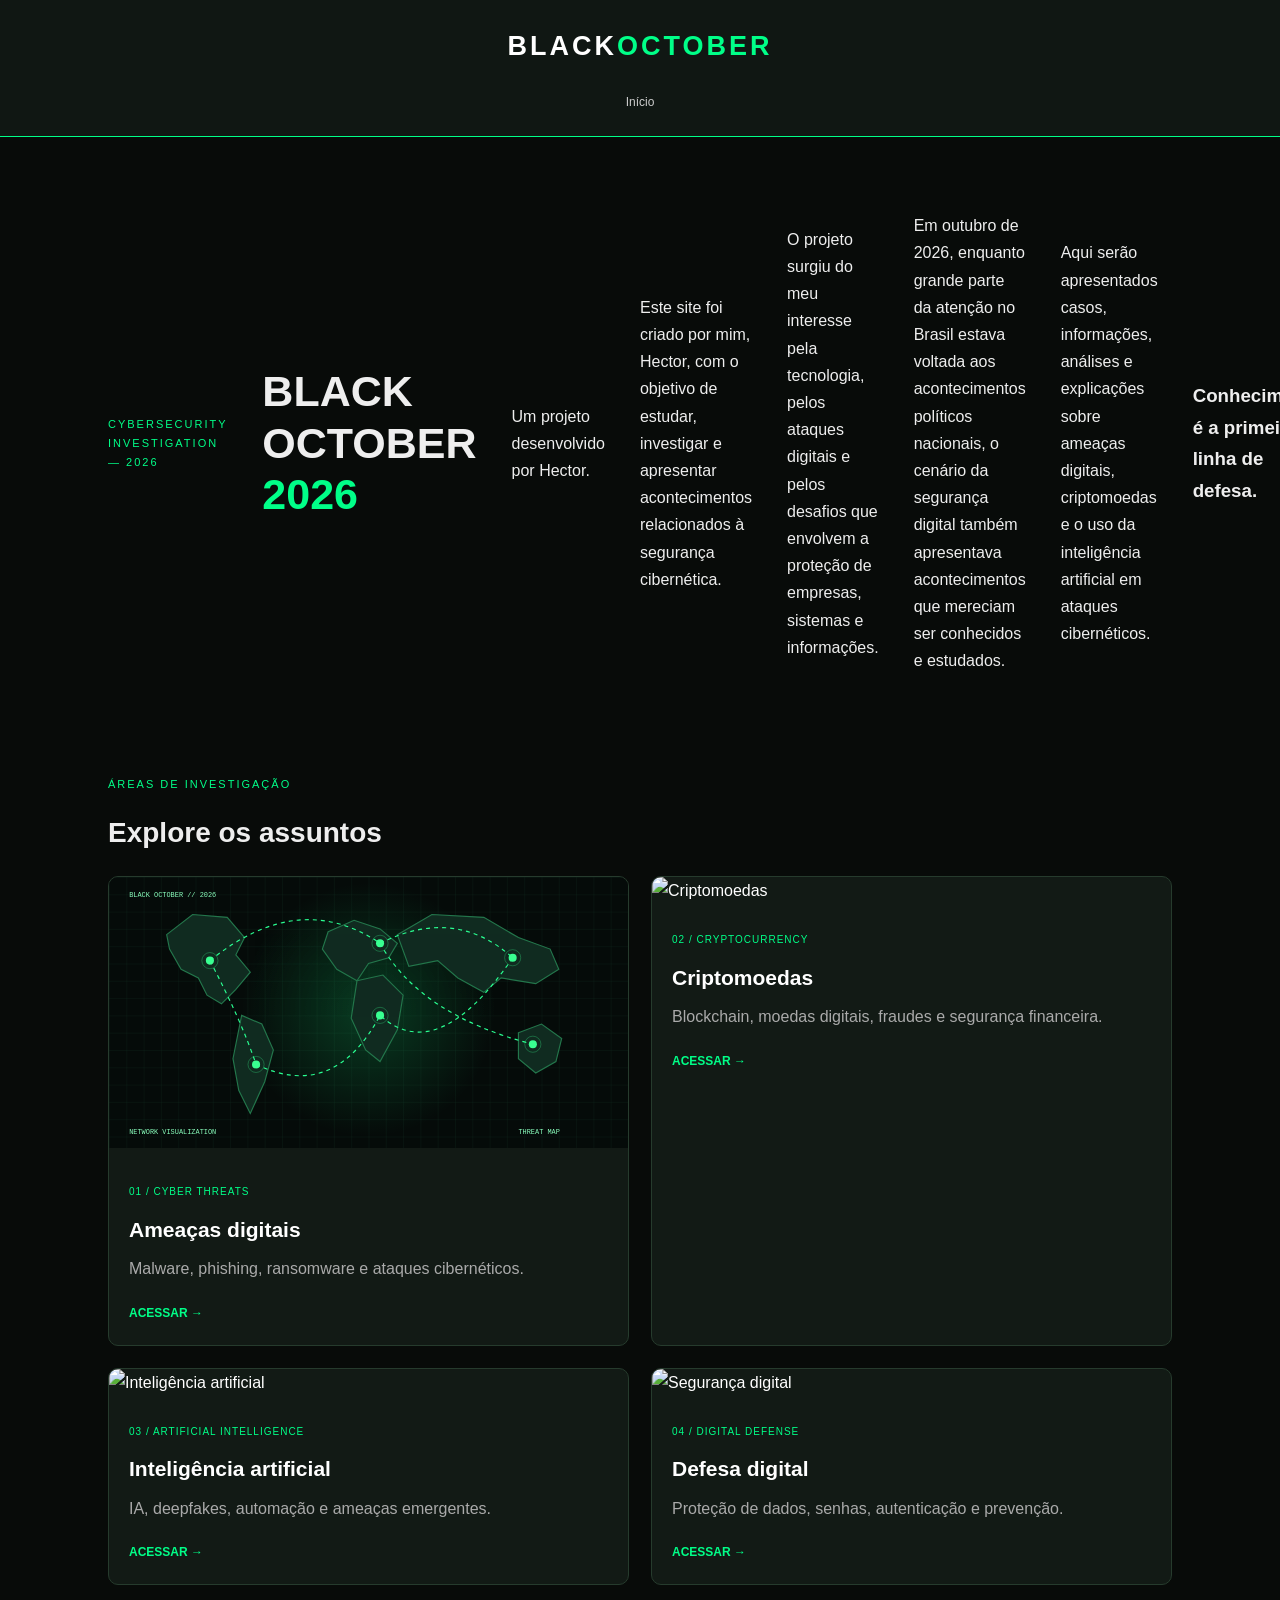
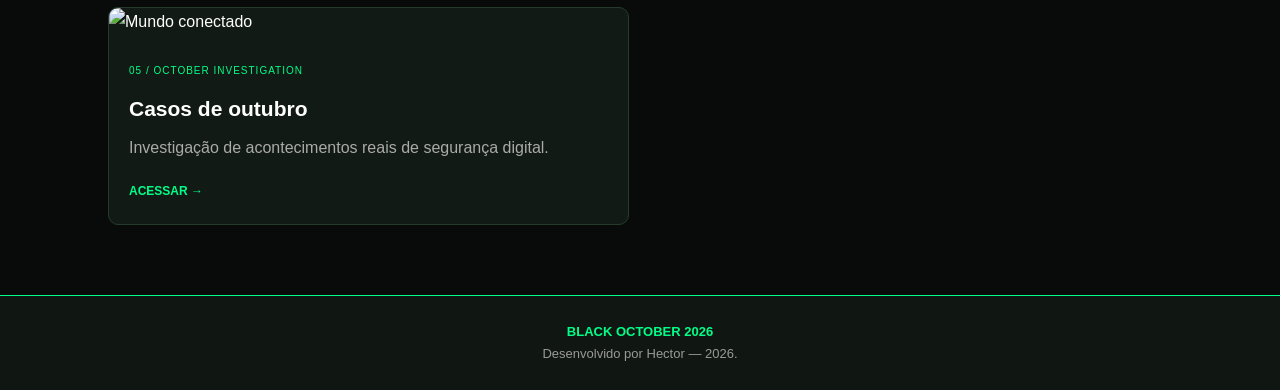
==== index.html @ 0f5b6702 "Add files via upload" ====
<!DOCTYPE html>
<html lang="pt-BR">
<head>
<meta charset="UTF-8">
<meta name="viewport" content="width=device-width, initial-scale=1.0">
<title>BLACK OCTOBER 2026 | Hector</title>
<link rel="stylesheet" href="style.css">
</head>

<body>

<header>
<a class="logo" href="index.html">BLACK<span>OCTOBER</span></a>
<nav>
<a href="index.html">Início</a>
</nav>
</header>

<main>

<section class="hero">
<span class="tag">CYBERSECURITY INVESTIGATION — 2026</span>

<h1>BLACK OCTOBER <span>2026</span></h1>

<p>Um projeto desenvolvido por Hector.</p>

<p>
Este site foi criado por mim, Hector, com o objetivo de estudar,
investigar e apresentar acontecimentos relacionados à segurança cibernética.
</p>

<p>
O projeto surgiu do meu interesse pela tecnologia, pelos ataques digitais
e pelos desafios que envolvem a proteção de empresas, sistemas e informações.
</p>

<p>
Em outubro de 2026, enquanto grande parte da atenção no Brasil estava
voltada aos acontecimentos políticos nacionais, o cenário da segurança
digital também apresentava acontecimentos que mereciam ser conhecidos e estudados.
</p>

<p>
Aqui serão apresentados casos, informações, análises e explicações
sobre ameaças digitais, criptomoedas e o uso da inteligência artificial
em ataques cibernéticos.
</p>

<h3>Conhecimento é a primeira linha de defesa.</h3>
</section>

<section class="investigation">

<span class="tag">ÁREAS DE INVESTIGAÇÃO</span>
<h2>Explore os assuntos</h2>

<div class="grid">

<!-- 01 AMEAÇAS DIGITAIS -->
<a class="card" href="paginas/ameacas.html">

<svg viewBox="0 0 900 470" xmlns="http://www.w3.org/2000/svg">
<defs>
<pattern id="grid" width="30" height="30" patternUnits="userSpaceOnUse">
<path d="M30 0H0V30" fill="none" stroke="#123325" stroke-width="0.7"/>
</pattern>
<radialGradient id="glow">
<stop offset="0%" stop-color="#16ff85" stop-opacity=".2"/>
<stop offset="100%" stop-color="#16ff85" stop-opacity="0"/>
</radialGradient>
</defs>

<rect width="900" height="470" fill="#050b09"/>
<rect width="900" height="470" fill="url(#grid)"/>
<circle cx="450" cy="230" r="220" fill="url(#glow)"/>

<g fill="#102b20" stroke="#23764b" stroke-width="2">
<path d="M100 100 L145 65 L205 70 L235 105 L220 135 L245 165 L220 195 L195 220 L170 205 L155 175 L125 160 L105 125 Z"/>
<path d="M230 240 L265 255 L285 300 L270 355 L245 410 L225 370 L215 315 Z"/>
<path d="M380 95 L425 75 L470 90 L500 115 L485 140 L450 150 L430 180 L395 160 L370 125 Z"/>
<path d="M430 180 L475 170 L510 205 L500 265 L470 320 L445 300 L420 245 Z"/>
<path d="M500 100 L560 65 L650 70 L710 105 L765 125 L780 160 L740 185 L680 175 L650 200 L605 175 L570 145 L520 155 Z"/>
<path d="M710 270 L750 255 L785 280 L775 320 L740 340 L710 315 Z"/>
</g>

<g fill="none" stroke="#29ff91" stroke-width="2" stroke-dasharray="7 7">
<path d="M175 145 Q330 20 470 115"/>
<path d="M470 115 Q600 50 700 140"/>
<path d="M470 115 Q540 240 735 290"/>
<path d="M175 145 Q230 250 255 325"/>
<path d="M255 325 Q390 390 470 240"/>
<path d="M700 140 Q570 330 470 240"/>
</g>

<g fill="#39ff91">
<circle cx="175" cy="145" r="7"/>
<circle cx="470" cy="115" r="7"/>
<circle cx="700" cy="140" r="7"/>
<circle cx="255" cy="325" r="7"/>
<circle cx="470" cy="240" r="7"/>
<circle cx="735" cy="290" r="7"/>
</g>

<g fill="none" stroke="#39ff91" opacity=".5">
<circle cx="175" cy="145" r="14"/>
<circle cx="470" cy="115" r="14"/>
<circle cx="700" cy="140" r="14"/>
<circle cx="255" cy="325" r="14"/>
<circle cx="470" cy="240" r="14"/>
<circle cx="735" cy="290" r="14"/>
</g>

<g fill="#8affbd" font-family="monospace" font-size="12">
<text x="35" y="35">BLACK OCTOBER // 2026</text>
<text x="35" y="445">NETWORK VISUALIZATION</text>
<text x="710" y="445">THREAT MAP</text>
</g>
</svg>

<div class="card-content">
<span>01 / CYBER THREATS</span>
<h3>Ameaças digitais</h3>
<p>Malware, phishing, ransomware e ataques cibernéticos.</p>
<b>ACESSAR →</b>
</div>
</a>

<!-- 02 CRIPTOMOEDAS -->
<a class="card" href="paginas/criptomoedas.html">
<img src="https://images.unsplash.com/photo-1639762681485-074b7f938ba0?w=800" alt="Criptomoedas">
<div class="card-content">
<span>02 / CRYPTOCURRENCY</span>
<h3>Criptomoedas</h3>
<p>Blockchain, moedas digitais, fraudes e segurança financeira.</p>
<b>ACESSAR →</b>
</div>
</a>

<!-- 03 INTELIGÊNCIA ARTIFICIAL -->
<a class="card" href="paginas/inteligencia-artificial.html">
<img src="https://images.unsplash.com/photo-1677442136019-21780ecad995?w=800" alt="Inteligência artificial">
<div class="card-content">
<span>03 / ARTIFICIAL INTELLIGENCE</span>
<h3>Inteligência artificial</h3>
<p>IA, deepfakes, automação e ameaças emergentes.</p>
<b>ACESSAR →</b>
</div>
</a>

<!-- 04 DEFESA DIGITAL -->
<a class="card" href="paginas/defesa-digital.html">
<img src="https://images.unsplash.com/photo-1563013544-824ae1b704d3?w=800" alt="Segurança digital">
<div class="card-content">
<span>04 / DIGITAL DEFENSE</span>
<h3>Defesa digital</h3>
<p>Proteção de dados, senhas, autenticação e prevenção.</p>
<b>ACESSAR →</b>
</div>
</a>

<!-- 05 CASOS DE OUTUBRO -->
<a class="card" href="paginas/casos-outubro.html">
<img src="https://images.unsplash.com/photo-1451187580459-43490279c0fa?w=800" alt="Mundo conectado">
<div class="card-content">
<span>05 / OCTOBER INVESTIGATION</span>
<h3>Casos de outubro</h3>
<p>Investigação de acontecimentos reais de segurança digital.</p>
<b>ACESSAR →</b>
</div>
</a>

</div>
</section>

</main>

<footer>
<strong>BLACK OCTOBER 2026</strong>
<p>Desenvolvido por Hector — 2026.</p>
</footer>

<script src="script.js" defer></script>

</body>
</html>
---- style.css ----
* {
    margin: 0;
    padding: 0;
    box-sizing: border-box;
    scroll-behavior: smooth;
}

body {
    background: #080b09;
    color: #eeeeee;
    font-family: Arial, sans-serif;
    line-height: 1.7;
}

header {
    background: #101713;
    text-align: center;
    padding: 24px 15px;
    border-bottom: 1px solid #00ff88;
}

.logo {
    display: inline-block;
    color: white;
    font-size: 27px;
    font-weight: bold;
    letter-spacing: 3px;
    text-decoration: none;
}

.logo span, h1 span {
    color: #00ff88;
}

.subtitle, .tag {
    color: #00ff88;
    font-size: 11px;
    letter-spacing: 2px;
}

nav {
    display: flex;
    justify-content: center;
    flex-wrap: wrap;
    gap: 18px;
    margin-top: 22px;
}

nav a {
    color: #cccccc;
    font-size: 12px;
    text-decoration: none;
}

nav a:hover {
    color: #00ff88;
}

main {
    max-width: 1100px;
    margin: auto;
    padding: 25px 18px;
}

.hero {
    display: flex;
    align-items: center;
    gap: 35px;
    padding: 50px 0;
}

.hero-text {
    flex: 1;
}

.hero h1 {
    font-size: 43px;
    line-height: 1.2;
    margin: 18px 0;
}

.hero-text p {
    color: #bbbbbb;
    margin-bottom: 25px;
}

.hero-image {
    width: 48%;
    border-radius: 12px;
    border: 1px solid #00ff88;
}

.button {
    display: inline-block;
    background: #00ff88;
    color: #080b09;
    text-decoration: none;
    font-weight: bold;
    padding: 12px 20px;
    border-radius: 5px;
    transition: 0.3s;
}

.button:hover {
    background: white;
    transform: translateY(-3px);
}

.introduction, section {
    margin-bottom: 45px;
}

h2 {
    font-size: 28px;
    margin: 12px 0 20px;
}

.introduction p {
    color: #bbbbbb;
    margin-bottom: 12px;
}

.grid {
    display: grid;
    grid-template-columns: repeat(2, 1fr);
    gap: 22px;
}

.card {
    background: #121a15;
    border: 1px solid #263b2d;
    border-radius: 10px;
    overflow: hidden;
    text-decoration: none;
    color: white;
    transition: 0.3s;
}

.card:hover {
    border-color: #00ff88;
    transform: translateY(-5px);
}

.card img {
    width: 100%;
    height: 190px;
    object-fit: cover;
}

.card-content {
    padding: 20px;
}

.card-content span {
    color: #00ff88;
    font-size: 10px;
    letter-spacing: 1px;
}

.card-content h3 {
    font-size: 21px;
    margin: 8px 0;
}

.card-content p {
    color: #aaaaaa;
    margin-bottom: 15px;
}

.card-content b {
    color: #00ff88;
    font-size: 12px;
}

.quote {
    text-align: center;
    padding: 35px 15px;
    border-top: 1px solid #263b2d;
}

.quote h2 {
    color: #00ff88;
}

.quote p {
    color: #999999;
}

footer {
    background: #101713;
    border-top: 1px solid #00ff88;
    text-align: center;
    padding: 25px;
    color: #999999;
    font-size: 13px;
}

footer strong {
    color: #00ff88;
}

.article {
    max-width: 850px;
    margin: 35px auto;
}

.article h1 {
    font-size: 38px;
    margin: 15px 0;
}

.article h2 {
    color: #00ff88;
    font-size: 23px;
    margin-top: 35px;
}

.article p {
    color: #cccccc;
    margin: 15px 0;
}

.article-image {
    width: 100%;
    max-height: 420px;
    object-fit: cover;
    border-radius: 10px;
    margin: 20px 0;
}

.article li {
    color: #cccccc;
    margin: 10px 0 10px 25px;
}

.back {
    display: inline-block;
    color: #00ff88;
    text-decoration: none;
    margin-top: 20px;
}

@media (max-width: 700px) {
    .hero {
        flex-direction: column;
        align-items: flex-start;
    }

    .hero-image {
        width: 100%;
    }

    .hero h1 {
        font-size: 34px;
    }

    .grid {
        grid-template-columns: 1fr;
    }

    nav {
        gap: 12px;
    }

    h2 {
        font-size: 24px;
    }
}
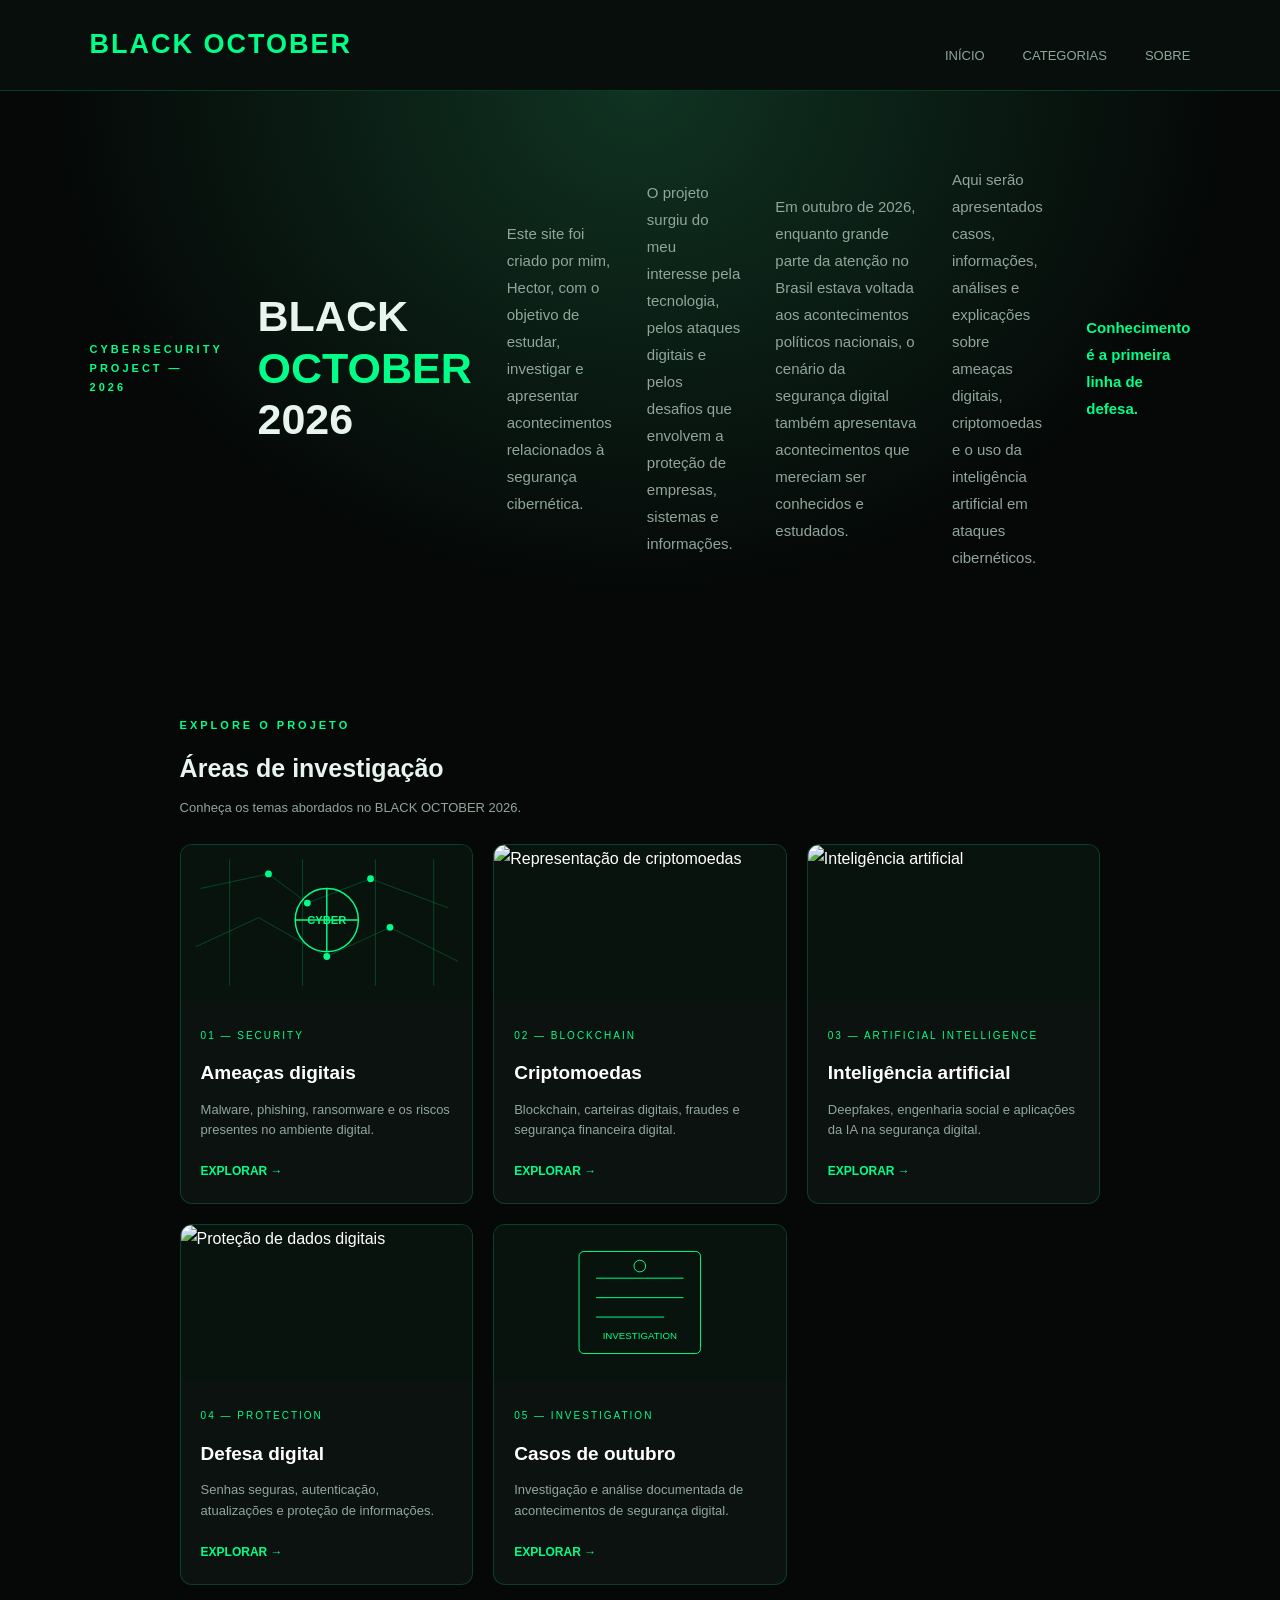
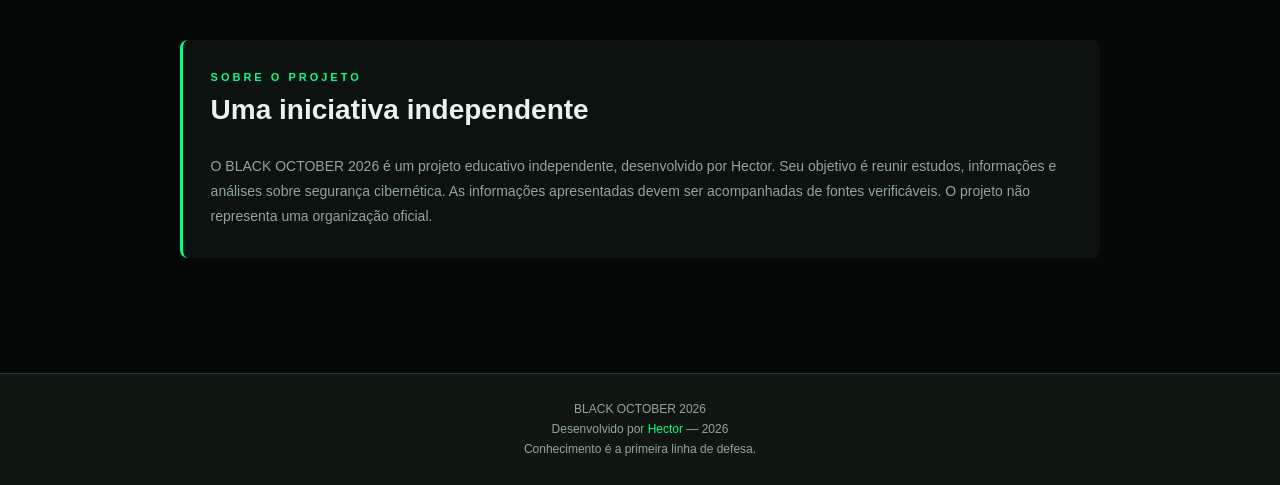
==== commit 6157d37c: "Update index.html with meta tags and styles" ====
--- a/index.html
+++ b/index.html
@@ -2,186 +2,401 @@
 <!DOCTYPE html>
 <html lang="pt-BR">
 <head>
-<meta charset="UTF-8">
-<meta name="viewport" content="width=device-width, initial-scale=1.0">
-<title>BLACK OCTOBER 2026 | Hector</title>
-<link rel="stylesheet" href="style.css">
+    <meta charset="UTF-8">
+    <meta name="viewport" content="width=device-width, initial-scale=1.0">
+    <meta name="description" content="BLACK OCTOBER 2026 — Projeto independente de estudos sobre segurança cibernética, ameaças digitais, criptomoedas e inteligência artificial.">
+    <meta name="theme-color" content="#050807">
+    <title>BLACK OCTOBER 2026 | Hector</title>
+    <link rel="stylesheet" href="style.css">
+    <style>
+        :root {
+            --bg: #050807;
+            --panel: #0b1210;
+            --green: #00ff88;
+            --text: #e8f5ee;
+            --muted: #91a69b;
+            --border: rgba(0,255,136,.2);
+        }
+
+        * {
+            box-sizing: border-box;
+        }
+
+        body {
+            margin: 0;
+            background: var(--bg);
+            color: var(--text);
+            font-family: Arial, sans-serif;
+        }
+
+        a {
+            color: inherit;
+            text-decoration: none;
+        }
+
+        header {
+            padding: 22px 7%;
+            display: flex;
+            justify-content: space-between;
+            align-items: center;
+            border-bottom: 1px solid var(--border);
+            background: #080e0b;
+        }
+
+        .logo {
+            color: var(--green);
+            font-weight: 900;
+            letter-spacing: 2px;
+        }
+
+        nav a {
+            color: var(--muted);
+            margin-left: 20px;
+            font-size: 13px;
+        }
+
+        nav a:hover {
+            color: var(--green);
+        }
+
+        .hero {
+            padding: 75px 7% 65px;
+            background: radial-gradient(ellipse at top, #103322 0%, #050807 65%);
+        }
+
+        .tag {
+            color: var(--green);
+            letter-spacing: 3px;
+            font-size: 11px;
+            font-weight: bold;
+        }
+
+        h1 {
+            font-size: clamp(38px, 8vw, 76px);
+            margin: 20px 0 12px;
+            line-height: 1.05;
+        }
+
+        h1 span {
+            color: var(--green);
+        }
+
+        .hero p {
+            max-width: 750px;
+            line-height: 1.8;
+            color: var(--muted);
+            font-size: 15px;
+        }
+
+        .signature {
+            color: var(--green) !important;
+            font-weight: bold;
+        }
+
+        main {
+            padding: 35px 7% 70px;
+        }
+
+        .section-title {
+            margin-bottom: 25px;
+        }
+
+        .section-title h2 {
+            font-size: 25px;
+            margin-bottom: 8px;
+        }
+
+        .section-title p {
+            color: var(--muted);
+            font-size: 13px;
+        }
+
+        .cards {
+            display: grid;
+            grid-template-columns: repeat(auto-fit, minmax(230px, 1fr));
+            gap: 20px;
+        }
+
+        .card {
+            display: block;
+            background: var(--panel);
+            border: 1px solid var(--border);
+            border-radius: 12px;
+            overflow: hidden;
+            transition: .25s;
+        }
+
+        .card:hover {
+            transform: translateY(-5px);
+            border-color: var(--green);
+            box-shadow: 0 0 22px rgba(0,255,136,.1);
+        }
+
+        .card-visual {
+            height: 155px;
+            background: #08130e;
+            display: flex;
+            align-items: center;
+            justify-content: center;
+            overflow: hidden;
+        }
+
+        .card-visual svg {
+            width: 100%;
+            height: 100%;
+        }
+
+        .card-visual img {
+            width: 100%;
+            height: 100%;
+            object-fit: cover;
+        }
+
+        .card-content {
+            padding: 20px;
+        }
+
+        .card-content small {
+            color: var(--green);
+            letter-spacing: 2px;
+            font-size: 10px;
+        }
+
+        .card-content h3 {
+            margin: 10px 0;
+            font-size: 19px;
+        }
+
+        .card-content p {
+            color: var(--muted);
+            font-size: 13px;
+            line-height: 1.6;
+        }
+
+        .card-content strong {
+            color: var(--green);
+            font-size: 12px;
+        }
+
+        .about {
+            margin-top: 55px;
+            padding: 28px;
+            background: var(--panel);
+            border-left: 3px solid var(--green);
+            border-radius: 8px;
+        }
+
+        .about h2 {
+            margin-top: 0;
+        }
+
+        .about p {
+            color: var(--muted);
+            line-height: 1.8;
+            font-size: 14px;
+        }
+
+        footer {
+            border-top: 1px solid var(--border);
+            padding: 25px 7%;
+            text-align: center;
+            color: var(--muted);
+            font-size: 12px;
+        }
+
+        footer span {
+            color: var(--green);
+        }
+
+        @media (max-width: 600px) {
+            header {
+                flex-direction: column;
+                gap: 15px;
+            }
+
+            nav a {
+                margin: 0 7px;
+                font-size: 12px;
+            }
+
+            .hero {
+                padding-top: 55px;
+            }
+
+            main {
+                padding-left: 5%;
+                padding-right: 5%;
+            }
+        }
+    </style>
 </head>
 
 <body>
 
 <header>
-<a class="logo" href="index.html">BLACK<span>OCTOBER</span></a>
-<nav>
-<a href="index.html">Início</a>
-</nav>
+    <a href="index.html" class="logo">BLACK OCTOBER</a>
+
+    <nav>
+        <a href="index.html">INÍCIO</a>
+        <a href="#categorias">CATEGORIAS</a>
+        <a href="#sobre">SOBRE</a>
+    </nav>
 </header>
 
+<section class="hero">
+    <div class="tag">CYBERSECURITY PROJECT — 2026</div>
+
+    <h1>BLACK <span>OCTOBER</span> 2026</h1>
+
+    <p>
+        Este site foi criado por mim, Hector, com o objetivo de estudar,
+        investigar e apresentar acontecimentos relacionados à segurança
+        cibernética.
+    </p>
+
+    <p>
+        O projeto surgiu do meu interesse pela tecnologia, pelos ataques
+        digitais e pelos desafios que envolvem a proteção de empresas,
+        sistemas e informações.
+    </p>
+
+    <p>
+        Em outubro de 2026, enquanto grande parte da atenção no Brasil
+        estava voltada aos acontecimentos políticos nacionais, o cenário
+        da segurança digital também apresentava acontecimentos que
+        mereciam ser conhecidos e estudados.
+    </p>
+
+    <p>
+        Aqui serão apresentados casos, informações, análises e explicações
+        sobre ameaças digitais, criptomoedas e o uso da inteligência
+        artificial em ataques cibernéticos.
+    </p>
+
+    <p class="signature">
+        Conhecimento é a primeira linha de defesa.
+    </p>
+</section>
+
 <main>
-
-<section class="hero">
-<span class="tag">CYBERSECURITY INVESTIGATION — 2026</span>
-
-<h1>BLACK OCTOBER <span>2026</span></h1>
-
-<p>Um projeto desenvolvido por Hector.</p>
-
-<p>
-Este site foi criado por mim, Hector, com o objetivo de estudar,
-investigar e apresentar acontecimentos relacionados à segurança cibernética.
-</p>
-
-<p>
-O projeto surgiu do meu interesse pela tecnologia, pelos ataques digitais
-e pelos desafios que envolvem a proteção de empresas, sistemas e informações.
-</p>
-
-<p>
-Em outubro de 2026, enquanto grande parte da atenção no Brasil estava
-voltada aos acontecimentos políticos nacionais, o cenário da segurança
-digital também apresentava acontecimentos que mereciam ser conhecidos e estudados.
-</p>
-
-<p>
-Aqui serão apresentados casos, informações, análises e explicações
-sobre ameaças digitais, criptomoedas e o uso da inteligência artificial
-em ataques cibernéticos.
-</p>
-
-<h3>Conhecimento é a primeira linha de defesa.</h3>
-</section>
-
-<section class="investigation">
-
-<span class="tag">ÁREAS DE INVESTIGAÇÃO</span>
-<h2>Explore os assuntos</h2>
-
-<div class="grid">
-
-<!-- 01 AMEAÇAS DIGITAIS -->
-<a class="card" href="paginas/ameacas.html">
-
-<svg viewBox="0 0 900 470" xmlns="http://www.w3.org/2000/svg">
-<defs>
-<pattern id="grid" width="30" height="30" patternUnits="userSpaceOnUse">
-<path d="M30 0H0V30" fill="none" stroke="#123325" stroke-width="0.7"/>
-</pattern>
-<radialGradient id="glow">
-<stop offset="0%" stop-color="#16ff85" stop-opacity=".2"/>
-<stop offset="100%" stop-color="#16ff85" stop-opacity="0"/>
-</radialGradient>
-</defs>
-
-<rect width="900" height="470" fill="#050b09"/>
-<rect width="900" height="470" fill="url(#grid)"/>
-<circle cx="450" cy="230" r="220" fill="url(#glow)"/>
-
-<g fill="#102b20" stroke="#23764b" stroke-width="2">
-<path d="M100 100 L145 65 L205 70 L235 105 L220 135 L245 165 L220 195 L195 220 L170 205 L155 175 L125 160 L105 125 Z"/>
-<path d="M230 240 L265 255 L285 300 L270 355 L245 410 L225 370 L215 315 Z"/>
-<path d="M380 95 L425 75 L470 90 L500 115 L485 140 L450 150 L430 180 L395 160 L370 125 Z"/>
-<path d="M430 180 L475 170 L510 205 L500 265 L470 320 L445 300 L420 245 Z"/>
-<path d="M500 100 L560 65 L650 70 L710 105 L765 125 L780 160 L740 185 L680 175 L650 200 L605 175 L570 145 L520 155 Z"/>
-<path d="M710 270 L750 255 L785 280 L775 320 L740 340 L710 315 Z"/>
-</g>
-
-<g fill="none" stroke="#29ff91" stroke-width="2" stroke-dasharray="7 7">
-<path d="M175 145 Q330 20 470 115"/>
-<path d="M470 115 Q600 50 700 140"/>
-<path d="M470 115 Q540 240 735 290"/>
-<path d="M175 145 Q230 250 255 325"/>
-<path d="M255 325 Q390 390 470 240"/>
-<path d="M700 140 Q570 330 470 240"/>
-</g>
-
-<g fill="#39ff91">
-<circle cx="175" cy="145" r="7"/>
-<circle cx="470" cy="115" r="7"/>
-<circle cx="700" cy="140" r="7"/>
-<circle cx="255" cy="325" r="7"/>
-<circle cx="470" cy="240" r="7"/>
-<circle cx="735" cy="290" r="7"/>
-</g>
-
-<g fill="none" stroke="#39ff91" opacity=".5">
-<circle cx="175" cy="145" r="14"/>
-<circle cx="470" cy="115" r="14"/>
-<circle cx="700" cy="140" r="14"/>
-<circle cx="255" cy="325" r="14"/>
-<circle cx="470" cy="240" r="14"/>
-<circle cx="735" cy="290" r="14"/>
-</g>
-
-<g fill="#8affbd" font-family="monospace" font-size="12">
-<text x="35" y="35">BLACK OCTOBER // 2026</text>
-<text x="35" y="445">NETWORK VISUALIZATION</text>
-<text x="710" y="445">THREAT MAP</text>
-</g>
-</svg>
-
-<div class="card-content">
-<span>01 / CYBER THREATS</span>
-<h3>Ameaças digitais</h3>
-<p>Malware, phishing, ransomware e ataques cibernéticos.</p>
-<b>ACESSAR →</b>
-</div>
-</a>
-
-<!-- 02 CRIPTOMOEDAS -->
-<a class="card" href="paginas/criptomoedas.html">
-<img src="https://images.unsplash.com/photo-1639762681485-074b7f938ba0?w=800" alt="Criptomoedas">
-<div class="card-content">
-<span>02 / CRYPTOCURRENCY</span>
-<h3>Criptomoedas</h3>
-<p>Blockchain, moedas digitais, fraudes e segurança financeira.</p>
-<b>ACESSAR →</b>
-</div>
-</a>
-
-<!-- 03 INTELIGÊNCIA ARTIFICIAL -->
-<a class="card" href="paginas/inteligencia-artificial.html">
-<img src="https://images.unsplash.com/photo-1677442136019-21780ecad995?w=800" alt="Inteligência artificial">
-<div class="card-content">
-<span>03 / ARTIFICIAL INTELLIGENCE</span>
-<h3>Inteligência artificial</h3>
-<p>IA, deepfakes, automação e ameaças emergentes.</p>
-<b>ACESSAR →</b>
-</div>
-</a>
-
-<!-- 04 DEFESA DIGITAL -->
-<a class="card" href="paginas/defesa-digital.html">
-<img src="https://images.unsplash.com/photo-1563013544-824ae1b704d3?w=800" alt="Segurança digital">
-<div class="card-content">
-<span>04 / DIGITAL DEFENSE</span>
-<h3>Defesa digital</h3>
-<p>Proteção de dados, senhas, autenticação e prevenção.</p>
-<b>ACESSAR →</b>
-</div>
-</a>
-
-<!-- 05 CASOS DE OUTUBRO -->
-<a class="card" href="paginas/casos-outubro.html">
-<img src="https://images.unsplash.com/photo-1451187580459-43490279c0fa?w=800" alt="Mundo conectado">
-<div class="card-content">
-<span>05 / OCTOBER INVESTIGATION</span>
-<h3>Casos de outubro</h3>
-<p>Investigação de acontecimentos reais de segurança digital.</p>
-<b>ACESSAR →</b>
-</div>
-</a>
-
-</div>
-</section>
-
+    <section id="categorias">
+        <div class="section-title">
+            <div class="tag">EXPLORE O PROJETO</div>
+            <h2>Áreas de investigação</h2>
+            <p>Conheça os temas abordados no BLACK OCTOBER 2026.</p>
+        </div>
+
+        <div class="cards">
+
+            <a class="card" href="paginas/ameacas.html">
+                <div class="card-visual">
+                    <svg viewBox="0 0 600 300" xmlns="http://www.w3.org/2000/svg">
+                        <rect width="600" height="300" fill="#08130e"/>
+                        <g fill="none" stroke="#00ff88" opacity=".45">
+                            <path d="M40 80 L180 50 L260 110 L390 60 L550 120"/>
+                            <path d="M30 200 L160 140 L300 220 L430 160 L570 230"/>
+                            <path d="M100 20 L100 280 M250 20 L250 280 M400 20 L400 280 M520 20 L520 280"/>
+                        </g>
+                        <g fill="#00ff88">
+                            <circle cx="180" cy="50" r="7"/>
+                            <circle cx="260" cy="110" r="7"/>
+                            <circle cx="390" cy="60" r="7"/>
+                            <circle cx="300" cy="220" r="7"/>
+                            <circle cx="430" cy="160" r="7"/>
+                        </g>
+                        <g fill="none" stroke="#00ff88" stroke-width="3">
+                            <circle cx="300" cy="145" r="65"/>
+                            <path d="M300 80 L300 210 M235 145 L365 145"/>
+                        </g>
+                        <text x="300" y="153" fill="#00ff88" font-size="23" text-anchor="middle" font-weight="bold">CYBER</text>
+                    </svg>
+                </div>
+                <div class="card-content">
+                    <small>01 — SECURITY</small>
+                    <h3>Ameaças digitais</h3>
+                    <p>Malware, phishing, ransomware e os riscos presentes no ambiente digital.</p>
+                    <strong>EXPLORAR →</strong>
+                </div>
+            </a>
+
+            <a class="card" href="paginas/criptomoedas.html">
+                <div class="card-visual">
+                    <img src="https://images.unsplash.com/photo-1621761191319-c6fb62004040?w=900" alt="Representação de criptomoedas" loading="lazy">
+                </div>
+                <div class="card-content">
+                    <small>02 — BLOCKCHAIN</small>
+                    <h3>Criptomoedas</h3>
+                    <p>Blockchain, carteiras digitais, fraudes e segurança financeira digital.</p>
+                    <strong>EXPLORAR →</strong>
+                </div>
+            </a>
+
+            <a class="card" href="paginas/inteligencia-artificial.html">
+                <div class="card-visual">
+                    <img src="https://images.unsplash.com/photo-1677442136019-21780ecad995?w=900" alt="Inteligência artificial" loading="lazy">
+                </div>
+                <div class="card-content">
+                    <small>03 — ARTIFICIAL INTELLIGENCE</small>
+                    <h3>Inteligência artificial</h3>
+                    <p>Deepfakes, engenharia social e aplicações da IA na segurança digital.</p>
+                    <strong>EXPLORAR →</strong>
+                </div>
+            </a>
+
+            <a class="card" href="paginas/defesa-digital.html">
+                <div class="card-visual">
+                    <img src="https://images.unsplash.com/photo-1563013544-824ae1b704d3?w=900" alt="Proteção de dados digitais" loading="lazy">
+                </div>
+                <div class="card-content">
+                    <small>04 — PROTECTION</small>
+                    <h3>Defesa digital</h3>
+                    <p>Senhas seguras, autenticação, atualizações e proteção de informações.</p>
+                    <strong>EXPLORAR →</strong>
+                </div>
+            </a>
+
+            <a class="card" href="paginas/casos-outubro.html">
+                <div class="card-visual">
+                    <svg viewBox="0 0 600 300" xmlns="http://www.w3.org/2000/svg">
+                        <rect width="600" height="300" fill="#08130e"/>
+                        <g fill="none" stroke="#00ff88" stroke-width="2">
+                            <rect x="175" y="45" width="250" height="210" rx="10"/>
+                            <path d="M210 100 H390 M210 140 H390 M210 180 H350"/>
+                            <circle cx="300" cy="75" r="12"/>
+                        </g>
+                        <text x="300" y="225" fill="#00ff88" font-size="20" text-anchor="middle">INVESTIGATION</text>
+                    </svg>
+                </div>
+                <div class="card-content">
+                    <small>05 — INVESTIGATION</small>
+                    <h3>Casos de outubro</h3>
+                    <p>Investigação e análise documentada de acontecimentos de segurança digital.</p>
+                    <strong>EXPLORAR →</strong>
+                </div>
+            </a>
+
+        </div>
+    </section>
+
+    <section class="about" id="sobre">
+        <div class="tag">SOBRE O PROJETO</div>
+        <h2>Uma iniciativa independente</h2>
+        <p>
+            O BLACK OCTOBER 2026 é um projeto educativo independente,
+            desenvolvido por Hector. Seu objetivo é reunir estudos,
+            informações e análises sobre segurança cibernética.
+            As informações apresentadas devem ser acompanhadas de fontes
+            verificáveis. O projeto não representa uma organização oficial.
+        </p>
+    </section>
 </main>
 
 <footer>
-<strong>BLACK OCTOBER 2026</strong>
-<p>Desenvolvido por Hector — 2026.</p>
+    <p>BLACK OCTOBER 2026</p>
+    <p>Desenvolvido por <span>Hector</span> — 2026</p>
+    <p>Conhecimento é a primeira linha de defesa.</p>
 </footer>
 
-<script src="script.js" defer></script>
-
+<script src="script.js"></script>
 </body>
 </html>
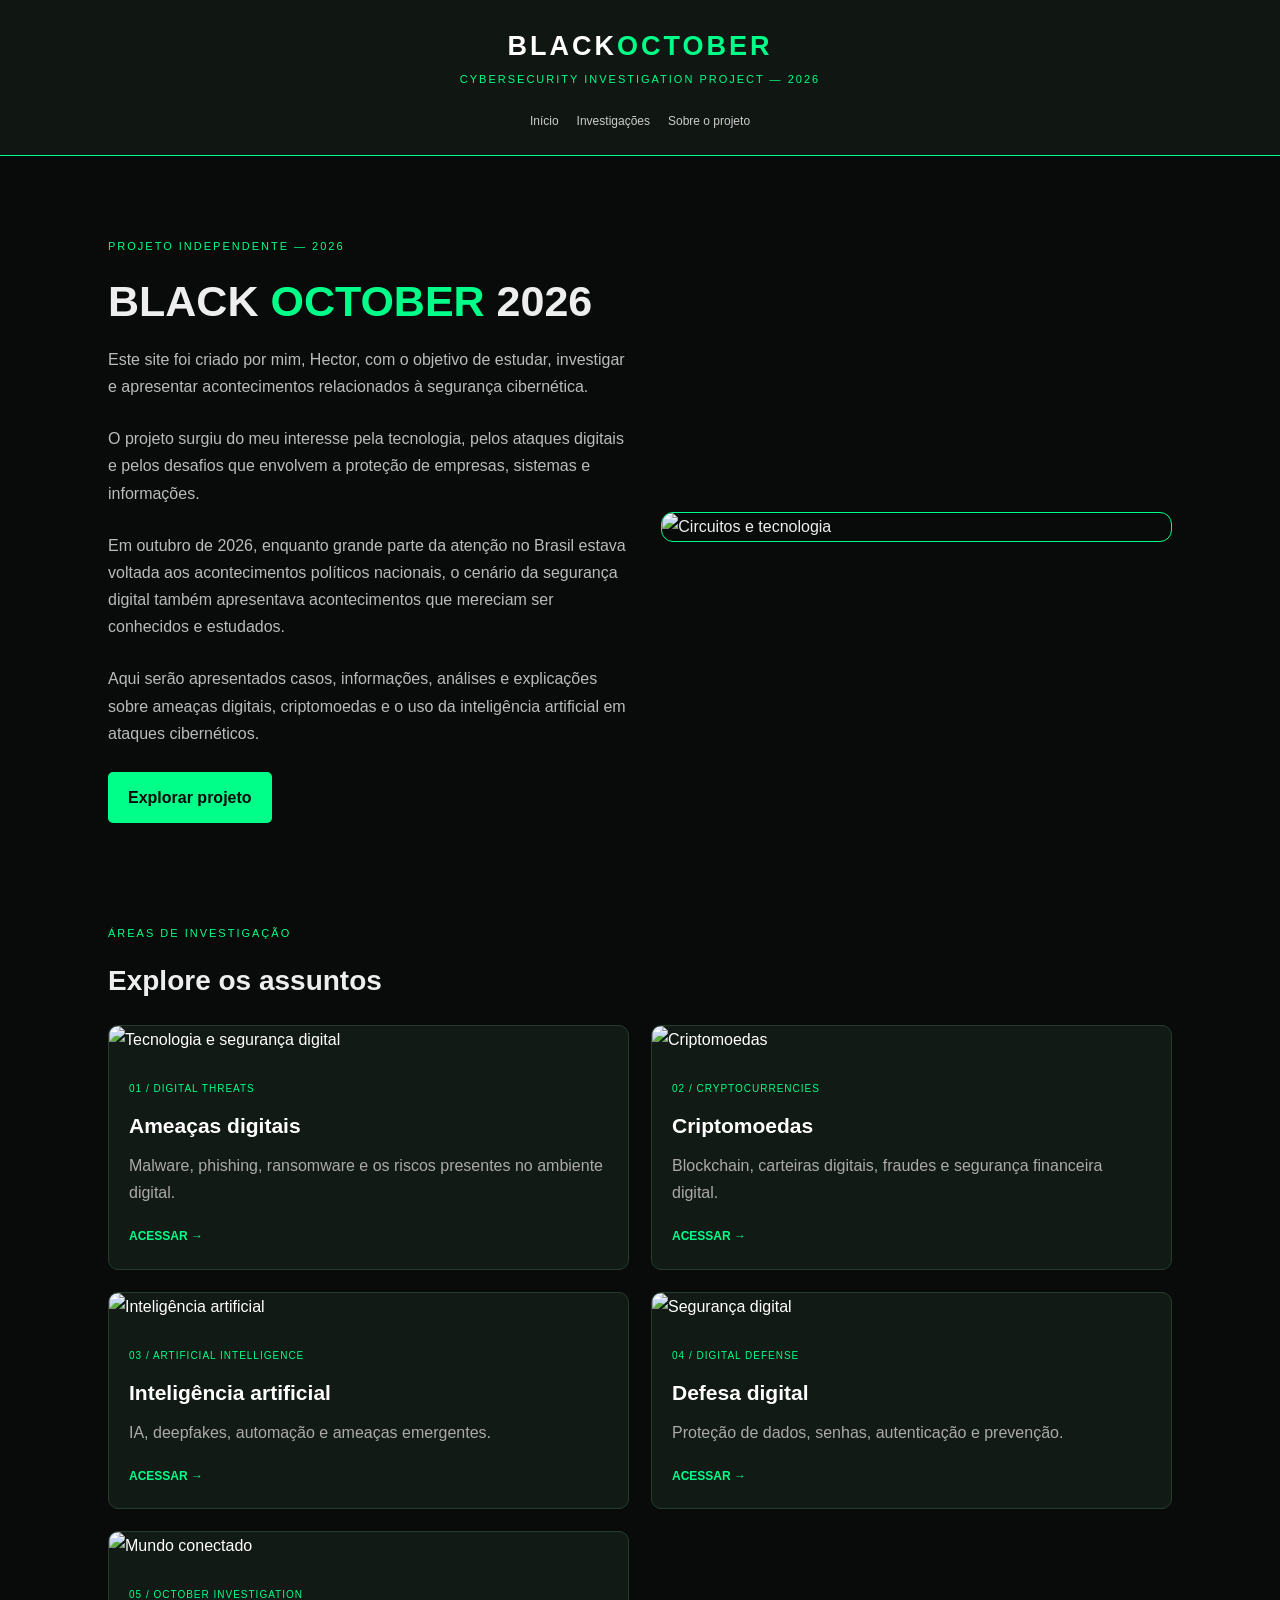
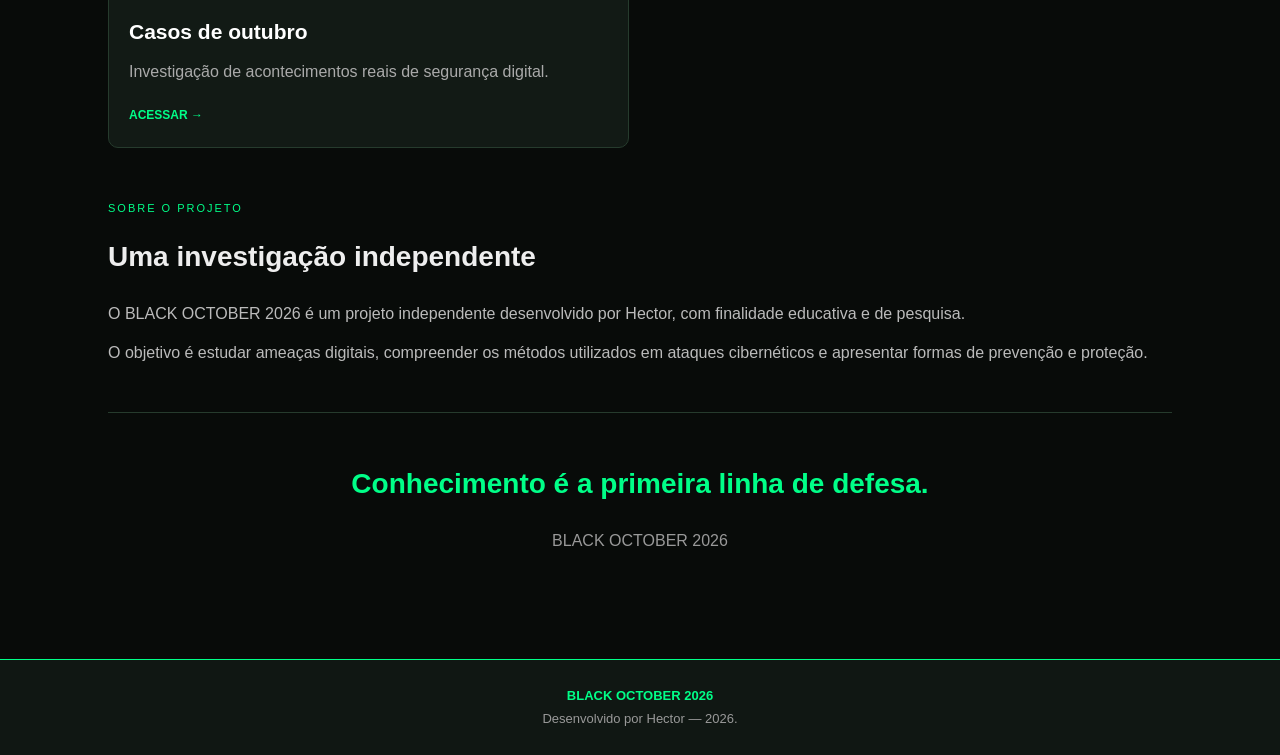
==== commit 96bffc82: "Refactor index.html and update project description Updated the project description and improved the " ====
--- a/index.html
+++ b/index.html
@@ -4,399 +4,202 @@
 <head>
     <meta charset="UTF-8">
     <meta name="viewport" content="width=device-width, initial-scale=1.0">
-    <meta name="description" content="BLACK OCTOBER 2026 — Projeto independente de estudos sobre segurança cibernética, ameaças digitais, criptomoedas e inteligência artificial.">
-    <meta name="theme-color" content="#050807">
+    <meta name="description" content="BLACK OCTOBER 2026 — Projeto independente de estudos sobre segurança cibernética.">
     <title>BLACK OCTOBER 2026 | Hector</title>
     <link rel="stylesheet" href="style.css">
-    <style>
-        :root {
-            --bg: #050807;
-            --panel: #0b1210;
-            --green: #00ff88;
-            --text: #e8f5ee;
-            --muted: #91a69b;
-            --border: rgba(0,255,136,.2);
-        }
-
-        * {
-            box-sizing: border-box;
-        }
-
-        body {
-            margin: 0;
-            background: var(--bg);
-            color: var(--text);
-            font-family: Arial, sans-serif;
-        }
-
-        a {
-            color: inherit;
-            text-decoration: none;
-        }
-
-        header {
-            padding: 22px 7%;
-            display: flex;
-            justify-content: space-between;
-            align-items: center;
-            border-bottom: 1px solid var(--border);
-            background: #080e0b;
-        }
-
-        .logo {
-            color: var(--green);
-            font-weight: 900;
-            letter-spacing: 2px;
-        }
-
-        nav a {
-            color: var(--muted);
-            margin-left: 20px;
-            font-size: 13px;
-        }
-
-        nav a:hover {
-            color: var(--green);
-        }
-
-        .hero {
-            padding: 75px 7% 65px;
-            background: radial-gradient(ellipse at top, #103322 0%, #050807 65%);
-        }
-
-        .tag {
-            color: var(--green);
-            letter-spacing: 3px;
-            font-size: 11px;
-            font-weight: bold;
-        }
-
-        h1 {
-            font-size: clamp(38px, 8vw, 76px);
-            margin: 20px 0 12px;
-            line-height: 1.05;
-        }
-
-        h1 span {
-            color: var(--green);
-        }
-
-        .hero p {
-            max-width: 750px;
-            line-height: 1.8;
-            color: var(--muted);
-            font-size: 15px;
-        }
-
-        .signature {
-            color: var(--green) !important;
-            font-weight: bold;
-        }
-
-        main {
-            padding: 35px 7% 70px;
-        }
-
-        .section-title {
-            margin-bottom: 25px;
-        }
-
-        .section-title h2 {
-            font-size: 25px;
-            margin-bottom: 8px;
-        }
-
-        .section-title p {
-            color: var(--muted);
-            font-size: 13px;
-        }
-
-        .cards {
-            display: grid;
-            grid-template-columns: repeat(auto-fit, minmax(230px, 1fr));
-            gap: 20px;
-        }
-
-        .card {
-            display: block;
-            background: var(--panel);
-            border: 1px solid var(--border);
-            border-radius: 12px;
-            overflow: hidden;
-            transition: .25s;
-        }
-
-        .card:hover {
-            transform: translateY(-5px);
-            border-color: var(--green);
-            box-shadow: 0 0 22px rgba(0,255,136,.1);
-        }
-
-        .card-visual {
-            height: 155px;
-            background: #08130e;
-            display: flex;
-            align-items: center;
-            justify-content: center;
-            overflow: hidden;
-        }
-
-        .card-visual svg {
-            width: 100%;
-            height: 100%;
-        }
-
-        .card-visual img {
-            width: 100%;
-            height: 100%;
-            object-fit: cover;
-        }
-
-        .card-content {
-            padding: 20px;
-        }
-
-        .card-content small {
-            color: var(--green);
-            letter-spacing: 2px;
-            font-size: 10px;
-        }
-
-        .card-content h3 {
-            margin: 10px 0;
-            font-size: 19px;
-        }
-
-        .card-content p {
-            color: var(--muted);
-            font-size: 13px;
-            line-height: 1.6;
-        }
-
-        .card-content strong {
-            color: var(--green);
-            font-size: 12px;
-        }
-
-        .about {
-            margin-top: 55px;
-            padding: 28px;
-            background: var(--panel);
-            border-left: 3px solid var(--green);
-            border-radius: 8px;
-        }
-
-        .about h2 {
-            margin-top: 0;
-        }
-
-        .about p {
-            color: var(--muted);
-            line-height: 1.8;
-            font-size: 14px;
-        }
-
-        footer {
-            border-top: 1px solid var(--border);
-            padding: 25px 7%;
-            text-align: center;
-            color: var(--muted);
-            font-size: 12px;
-        }
-
-        footer span {
-            color: var(--green);
-        }
-
-        @media (max-width: 600px) {
-            header {
-                flex-direction: column;
-                gap: 15px;
-            }
-
-            nav a {
-                margin: 0 7px;
-                font-size: 12px;
-            }
-
-            .hero {
-                padding-top: 55px;
-            }
-
-            main {
-                padding-left: 5%;
-                padding-right: 5%;
-            }
-        }
-    </style>
 </head>
 
 <body>
 
 <header>
-    <a href="index.html" class="logo">BLACK OCTOBER</a>
+    <a class="logo" href="index.html">BLACK<span>OCTOBER</span></a>
+
+    <p class="subtitle">CYBERSECURITY INVESTIGATION PROJECT — 2026</p>
 
     <nav>
-        <a href="index.html">INÍCIO</a>
-        <a href="#categorias">CATEGORIAS</a>
-        <a href="#sobre">SOBRE</a>
+        <a href="index.html">Início</a>
+        <a href="#categorias">Investigações</a>
+        <a href="#sobre">Sobre o projeto</a>
     </nav>
 </header>
 
-<section class="hero">
-    <div class="tag">CYBERSECURITY PROJECT — 2026</div>
-
-    <h1>BLACK <span>OCTOBER</span> 2026</h1>
-
-    <p>
-        Este site foi criado por mim, Hector, com o objetivo de estudar,
-        investigar e apresentar acontecimentos relacionados à segurança
-        cibernética.
-    </p>
-
-    <p>
-        O projeto surgiu do meu interesse pela tecnologia, pelos ataques
-        digitais e pelos desafios que envolvem a proteção de empresas,
-        sistemas e informações.
-    </p>
-
-    <p>
-        Em outubro de 2026, enquanto grande parte da atenção no Brasil
-        estava voltada aos acontecimentos políticos nacionais, o cenário
-        da segurança digital também apresentava acontecimentos que
-        mereciam ser conhecidos e estudados.
-    </p>
-
-    <p>
-        Aqui serão apresentados casos, informações, análises e explicações
-        sobre ameaças digitais, criptomoedas e o uso da inteligência
-        artificial em ataques cibernéticos.
-    </p>
-
-    <p class="signature">
-        Conhecimento é a primeira linha de defesa.
-    </p>
-</section>
-
 <main>
+
+    <!-- APRESENTAÇÃO -->
+    <section class="hero">
+        <div class="hero-text">
+            <span class="tag">PROJETO INDEPENDENTE — 2026</span>
+
+            <h1>BLACK <span>OCTOBER</span> 2026</h1>
+
+            <p>
+                Este site foi criado por mim, Hector, com o objetivo de
+                estudar, investigar e apresentar acontecimentos relacionados
+                à segurança cibernética.
+            </p>
+
+            <p>
+                O projeto surgiu do meu interesse pela tecnologia, pelos
+                ataques digitais e pelos desafios que envolvem a proteção
+                de empresas, sistemas e informações.
+            </p>
+
+            <p>
+                Em outubro de 2026, enquanto grande parte da atenção no Brasil
+                estava voltada aos acontecimentos políticos nacionais,
+                o cenário da segurança digital também apresentava
+                acontecimentos que mereciam ser conhecidos e estudados.
+            </p>
+
+            <p>
+                Aqui serão apresentados casos, informações, análises e
+                explicações sobre ameaças digitais, criptomoedas e o uso
+                da inteligência artificial em ataques cibernéticos.
+            </p>
+
+            <a class="button" href="#categorias">Explorar projeto</a>
+        </div>
+
+        <img
+            class="hero-image"
+            src="https://images.unsplash.com/photo-1518770660439-4636190af475?w=1000"
+            alt="Circuitos e tecnologia"
+        >
+    </section>
+
+    <!-- CATEGORIAS -->
     <section id="categorias">
-        <div class="section-title">
-            <div class="tag">EXPLORE O PROJETO</div>
-            <h2>Áreas de investigação</h2>
-            <p>Conheça os temas abordados no BLACK OCTOBER 2026.</p>
+        <span class="tag">ÁREAS DE INVESTIGAÇÃO</span>
+        <h2>Explore os assuntos</h2>
+
+        <div class="grid">
+
+            <!-- 01 AMEAÇAS DIGITAIS -->
+            <a class="card" href="ameacas.html">
+                <img
+                    src="https://images.unsplash.com/photo-1550751827-4bd374c3f58b?w=900"
+                    alt="Tecnologia e segurança digital"
+                    loading="lazy"
+                >
+
+                <div class="card-content">
+                    <span>01 / DIGITAL THREATS</span>
+                    <h3>Ameaças digitais</h3>
+                    <p>
+                        Malware, phishing, ransomware e os riscos presentes
+                        no ambiente digital.
+                    </p>
+                    <b>ACESSAR →</b>
+                </div>
+            </a>
+
+            <!-- 02 CRIPTOMOEDAS -->
+            <a class="card" href="criptomoedas.html">
+                <img
+                    src="https://images.unsplash.com/photo-1621761191319-c6fb62004040?w=900"
+                    alt="Criptomoedas"
+                    loading="lazy"
+                >
+
+                <div class="card-content">
+                    <span>02 / CRYPTOCURRENCIES</span>
+                    <h3>Criptomoedas</h3>
+                    <p>
+                        Blockchain, carteiras digitais, fraudes e segurança
+                        financeira digital.
+                    </p>
+                    <b>ACESSAR →</b>
+                </div>
+            </a>
+
+            <!-- 03 INTELIGÊNCIA ARTIFICIAL -->
+            <a class="card" href="inteligencia-artificial.html">
+                <img
+                    src="https://images.unsplash.com/photo-1677442136019-21780ecad995?w=900"
+                    alt="Inteligência artificial"
+                    loading="lazy"
+                >
+
+                <div class="card-content">
+                    <span>03 / ARTIFICIAL INTELLIGENCE</span>
+                    <h3>Inteligência artificial</h3>
+                    <p>
+                        IA, deepfakes, automação e ameaças emergentes.
+                    </p>
+                    <b>ACESSAR →</b>
+                </div>
+            </a>
+
+            <!-- 04 DEFESA DIGITAL -->
+            <a class="card" href="defesa-digital.html">
+                <img
+                    src="https://images.unsplash.com/photo-1563013544-824ae1b704d3?w=900"
+                    alt="Segurança digital"
+                    loading="lazy"
+                >
+
+                <div class="card-content">
+                    <span>04 / DIGITAL DEFENSE</span>
+                    <h3>Defesa digital</h3>
+                    <p>
+                        Proteção de dados, senhas, autenticação e prevenção.
+                    </p>
+                    <b>ACESSAR →</b>
+                </div>
+            </a>
+
+            <!-- 05 CASOS DE OUTUBRO -->
+            <a class="card" href="casos-outubro.html">
+                <img
+                    src="https://images.unsplash.com/photo-1451187580459-43490279c0fa?w=900"
+                    alt="Mundo conectado"
+                    loading="lazy"
+                >
+
+                <div class="card-content">
+                    <span>05 / OCTOBER INVESTIGATION</span>
+                    <h3>Casos de outubro</h3>
+                    <p>
+                        Investigação de acontecimentos reais de segurança digital.
+                    </p>
+                    <b>ACESSAR →</b>
+                </div>
+            </a>
+
         </div>
-
-        <div class="cards">
-
-            <a class="card" href="paginas/ameacas.html">
-                <div class="card-visual">
-                    <svg viewBox="0 0 600 300" xmlns="http://www.w3.org/2000/svg">
-                        <rect width="600" height="300" fill="#08130e"/>
-                        <g fill="none" stroke="#00ff88" opacity=".45">
-                            <path d="M40 80 L180 50 L260 110 L390 60 L550 120"/>
-                            <path d="M30 200 L160 140 L300 220 L430 160 L570 230"/>
-                            <path d="M100 20 L100 280 M250 20 L250 280 M400 20 L400 280 M520 20 L520 280"/>
-                        </g>
-                        <g fill="#00ff88">
-                            <circle cx="180" cy="50" r="7"/>
-                            <circle cx="260" cy="110" r="7"/>
-                            <circle cx="390" cy="60" r="7"/>
-                            <circle cx="300" cy="220" r="7"/>
-                            <circle cx="430" cy="160" r="7"/>
-                        </g>
-                        <g fill="none" stroke="#00ff88" stroke-width="3">
-                            <circle cx="300" cy="145" r="65"/>
-                            <path d="M300 80 L300 210 M235 145 L365 145"/>
-                        </g>
-                        <text x="300" y="153" fill="#00ff88" font-size="23" text-anchor="middle" font-weight="bold">CYBER</text>
-                    </svg>
-                </div>
-                <div class="card-content">
-                    <small>01 — SECURITY</small>
-                    <h3>Ameaças digitais</h3>
-                    <p>Malware, phishing, ransomware e os riscos presentes no ambiente digital.</p>
-                    <strong>EXPLORAR →</strong>
-                </div>
-            </a>
-
-            <a class="card" href="paginas/criptomoedas.html">
-                <div class="card-visual">
-                    <img src="https://images.unsplash.com/photo-1621761191319-c6fb62004040?w=900" alt="Representação de criptomoedas" loading="lazy">
-                </div>
-                <div class="card-content">
-                    <small>02 — BLOCKCHAIN</small>
-                    <h3>Criptomoedas</h3>
-                    <p>Blockchain, carteiras digitais, fraudes e segurança financeira digital.</p>
-                    <strong>EXPLORAR →</strong>
-                </div>
-            </a>
-
-            <a class="card" href="paginas/inteligencia-artificial.html">
-                <div class="card-visual">
-                    <img src="https://images.unsplash.com/photo-1677442136019-21780ecad995?w=900" alt="Inteligência artificial" loading="lazy">
-                </div>
-                <div class="card-content">
-                    <small>03 — ARTIFICIAL INTELLIGENCE</small>
-                    <h3>Inteligência artificial</h3>
-                    <p>Deepfakes, engenharia social e aplicações da IA na segurança digital.</p>
-                    <strong>EXPLORAR →</strong>
-                </div>
-            </a>
-
-            <a class="card" href="paginas/defesa-digital.html">
-                <div class="card-visual">
-                    <img src="https://images.unsplash.com/photo-1563013544-824ae1b704d3?w=900" alt="Proteção de dados digitais" loading="lazy">
-                </div>
-                <div class="card-content">
-                    <small>04 — PROTECTION</small>
-                    <h3>Defesa digital</h3>
-                    <p>Senhas seguras, autenticação, atualizações e proteção de informações.</p>
-                    <strong>EXPLORAR →</strong>
-                </div>
-            </a>
-
-            <a class="card" href="paginas/casos-outubro.html">
-                <div class="card-visual">
-                    <svg viewBox="0 0 600 300" xmlns="http://www.w3.org/2000/svg">
-                        <rect width="600" height="300" fill="#08130e"/>
-                        <g fill="none" stroke="#00ff88" stroke-width="2">
-                            <rect x="175" y="45" width="250" height="210" rx="10"/>
-                            <path d="M210 100 H390 M210 140 H390 M210 180 H350"/>
-                            <circle cx="300" cy="75" r="12"/>
-                        </g>
-                        <text x="300" y="225" fill="#00ff88" font-size="20" text-anchor="middle">INVESTIGATION</text>
-                    </svg>
-                </div>
-                <div class="card-content">
-                    <small>05 — INVESTIGATION</small>
-                    <h3>Casos de outubro</h3>
-                    <p>Investigação e análise documentada de acontecimentos de segurança digital.</p>
-                    <strong>EXPLORAR →</strong>
-                </div>
-            </a>
-
-        </div>
-    </section>
-
-    <section class="about" id="sobre">
-        <div class="tag">SOBRE O PROJETO</div>
-        <h2>Uma iniciativa independente</h2>
+    </section>
+
+    <!-- SOBRE -->
+    <section class="introduction" id="sobre">
+        <span class="tag">SOBRE O PROJETO</span>
+        <h2>Uma investigação independente</h2>
+
         <p>
-            O BLACK OCTOBER 2026 é um projeto educativo independente,
-            desenvolvido por Hector. Seu objetivo é reunir estudos,
-            informações e análises sobre segurança cibernética.
-            As informações apresentadas devem ser acompanhadas de fontes
-            verificáveis. O projeto não representa uma organização oficial.
+            O BLACK OCTOBER 2026 é um projeto independente desenvolvido
+            por Hector, com finalidade educativa e de pesquisa.
         </p>
-    </section>
+
+        <p>
+            O objetivo é estudar ameaças digitais, compreender os métodos
+            utilizados em ataques cibernéticos e apresentar formas de
+            prevenção e proteção.
+        </p>
+    </section>
+
+    <!-- FRASE -->
+    <section class="quote">
+        <h2>Conhecimento é a primeira linha de defesa.</h2>
+        <p>BLACK OCTOBER 2026</p>
+    </section>
+
 </main>
 
 <footer>
-    <p>BLACK OCTOBER 2026</p>
-    <p>Desenvolvido por <span>Hector</span> — 2026</p>
-    <p>Conhecimento é a primeira linha de defesa.</p>
+    <p><strong>BLACK OCTOBER 2026</strong></p>
+    <p>Desenvolvido por Hector — 2026.</p>
 </footer>
 
 <script src="script.js"></script>
+
 </body>
 </html>
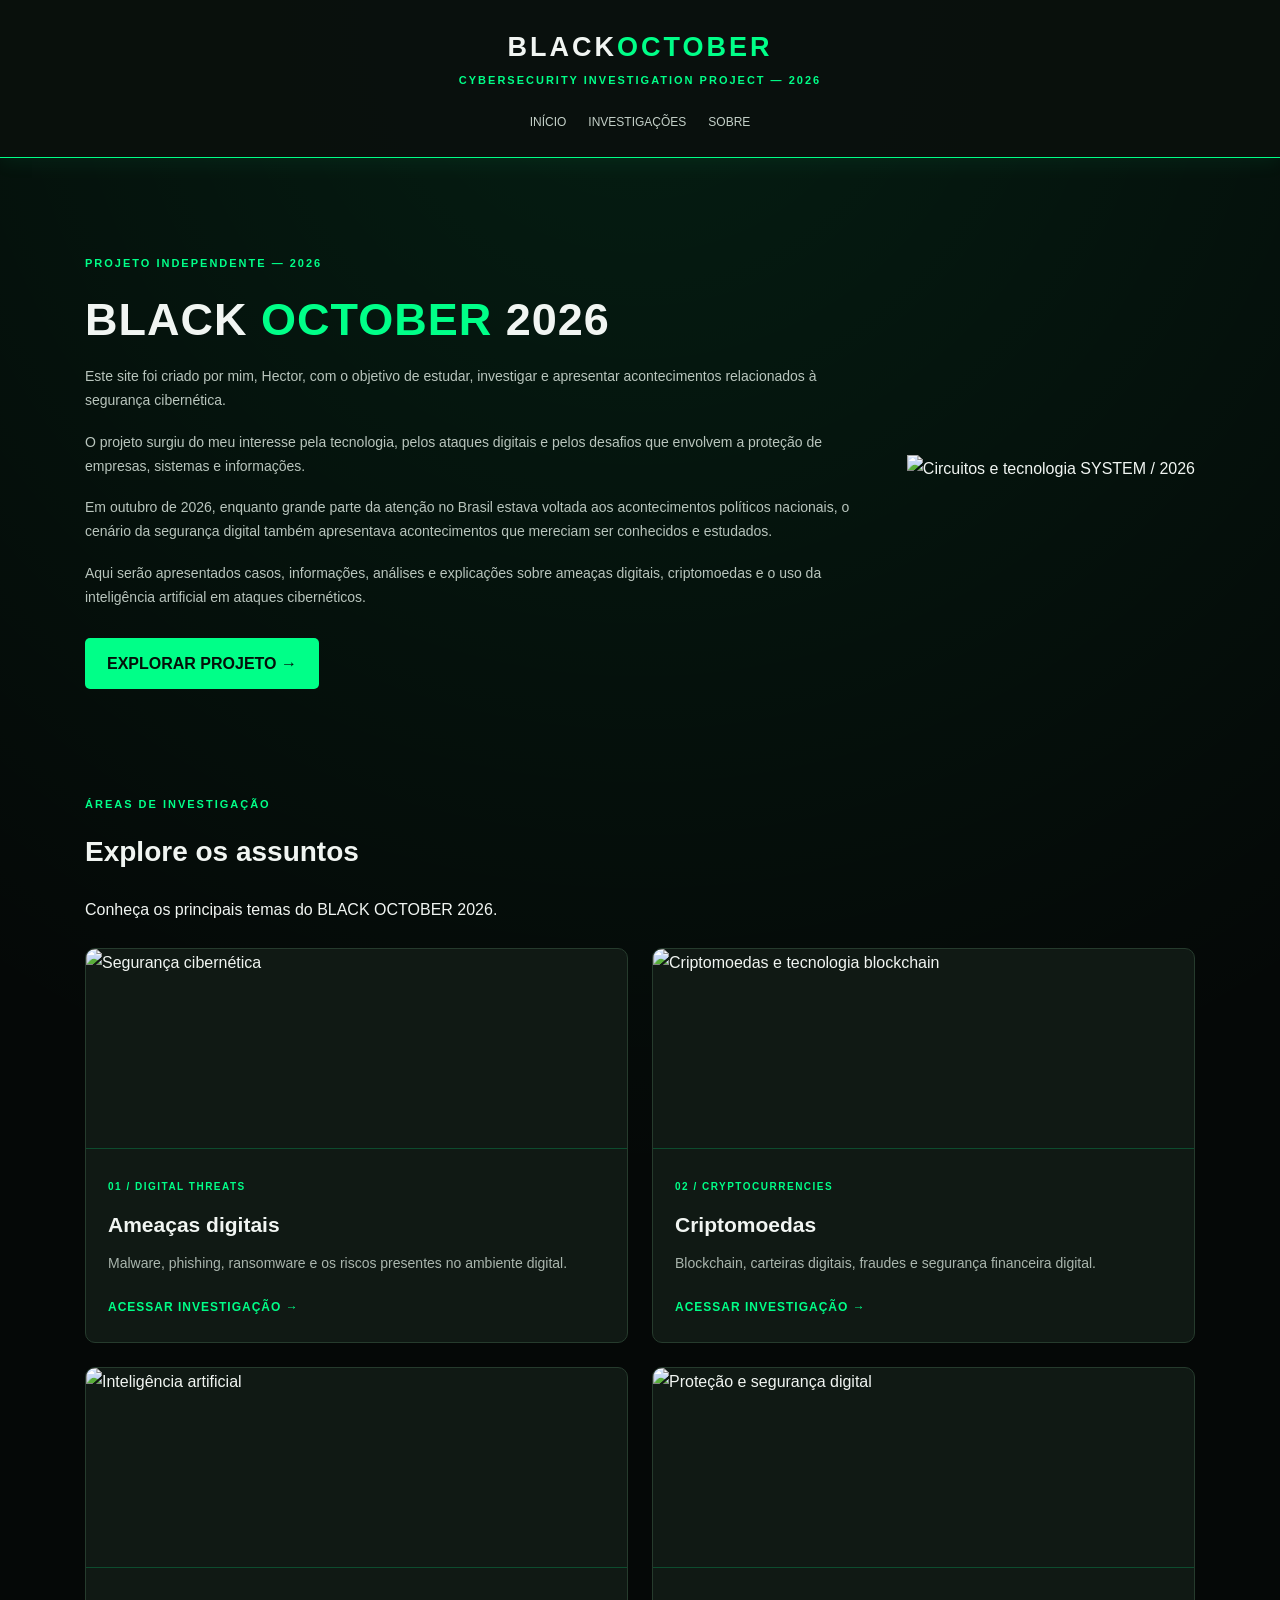
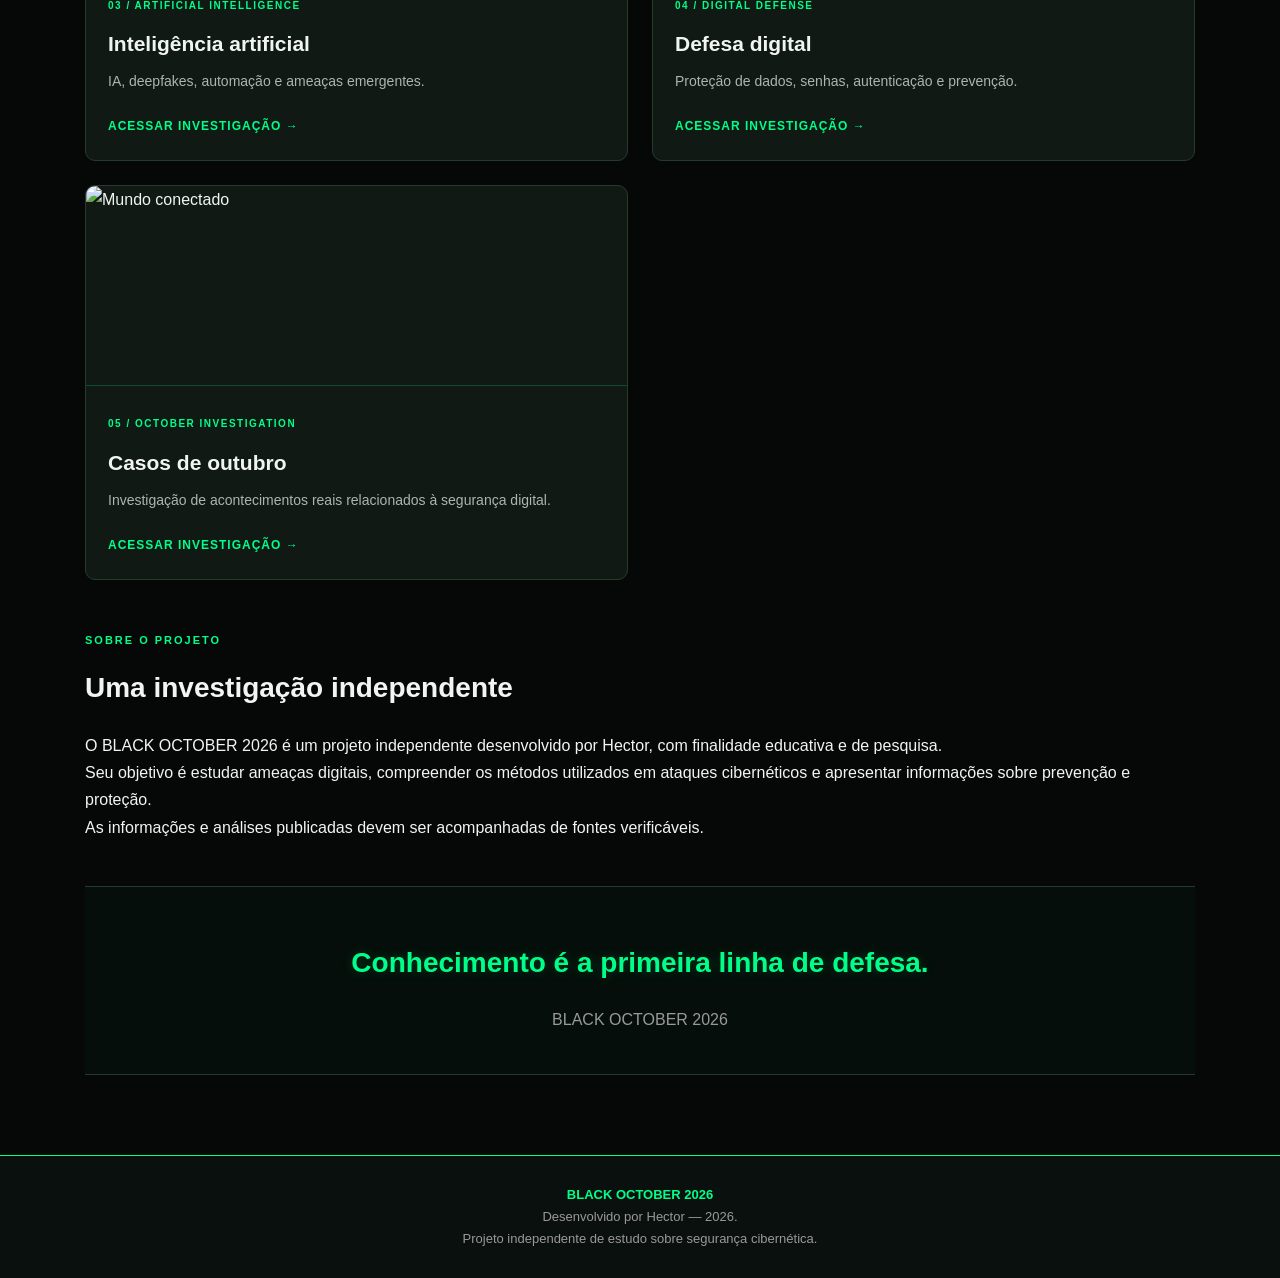
==== commit c13684bc: "Refactor index.html for improved structure and content Updated the description meta tag and added a " ====
--- a/index.html
+++ b/index.html
@@ -4,202 +4,287 @@
 <head>
     <meta charset="UTF-8">
     <meta name="viewport" content="width=device-width, initial-scale=1.0">
-    <meta name="description" content="BLACK OCTOBER 2026 — Projeto independente de estudos sobre segurança cibernética.">
+    <meta name="theme-color" content="#080b09">
+    <meta name="description" content="BLACK OCTOBER 2026 — Projeto independente de estudos e investigação sobre segurança cibernética.">
+
     <title>BLACK OCTOBER 2026 | Hector</title>
+
     <link rel="stylesheet" href="style.css">
 </head>
 
 <body>
 
-<header>
-    <a class="logo" href="index.html">BLACK<span>OCTOBER</span></a>
-
-    <p class="subtitle">CYBERSECURITY INVESTIGATION PROJECT — 2026</p>
-
-    <nav>
-        <a href="index.html">Início</a>
-        <a href="#categorias">Investigações</a>
-        <a href="#sobre">Sobre o projeto</a>
-    </nav>
-</header>
-
-<main>
+    <!-- CABEÇALHO -->
+    <header>
+        <a class="logo" href="index.html">
+            BLACK<span>OCTOBER</span>
+        </a>
+
+        <p class="subtitle">CYBERSECURITY INVESTIGATION PROJECT — 2026</p>
+
+        <nav>
+            <a href="index.html">Início</a>
+            <a href="#categorias">Investigações</a>
+            <a href="#sobre">Sobre</a>
+        </nav>
+    </header>
 
     <!-- APRESENTAÇÃO -->
-    <section class="hero">
-        <div class="hero-text">
-            <span class="tag">PROJETO INDEPENDENTE — 2026</span>
-
-            <h1>BLACK <span>OCTOBER</span> 2026</h1>
+    <main>
+
+        <section class="hero">
+
+            <div class="hero-text">
+
+                <span class="tag">PROJETO INDEPENDENTE — 2026</span>
+
+                <h1>
+                    BLACK <span>OCTOBER</span> 2026
+                </h1>
+
+                <p>
+                    Este site foi criado por mim, Hector, com o objetivo de
+                    estudar, investigar e apresentar acontecimentos
+                    relacionados à segurança cibernética.
+                </p>
+
+                <p>
+                    O projeto surgiu do meu interesse pela tecnologia,
+                    pelos ataques digitais e pelos desafios que envolvem
+                    a proteção de empresas, sistemas e informações.
+                </p>
+
+                <p>
+                    Em outubro de 2026, enquanto grande parte da atenção
+                    no Brasil estava voltada aos acontecimentos políticos
+                    nacionais, o cenário da segurança digital também
+                    apresentava acontecimentos que mereciam ser conhecidos
+                    e estudados.
+                </p>
+
+                <p>
+                    Aqui serão apresentados casos, informações, análises
+                    e explicações sobre ameaças digitais, criptomoedas
+                    e o uso da inteligência artificial em ataques
+                    cibernéticos.
+                </p>
+
+                <a class="button" href="#categorias">
+                    EXPLORAR PROJETO →
+                </a>
+
+            </div>
+
+            <div class="hero-visual">
+                <img
+                    src="https://images.unsplash.com/photo-1518770660439-4636190af475?w=1200"
+                    alt="Circuitos e tecnologia"
+                >
+                <span class="visual-label">SYSTEM / 2026</span>
+            </div>
+
+        </section>
+
+        <!-- CATEGORIAS -->
+        <section id="categorias">
+
+            <div class="section-heading">
+                <span class="tag">ÁREAS DE INVESTIGAÇÃO</span>
+                <h2>Explore os assuntos</h2>
+                <p>
+                    Conheça os principais temas do BLACK OCTOBER 2026.
+                </p>
+            </div>
+
+            <div class="grid">
+
+                <!-- 01 AMEAÇAS DIGITAIS -->
+                <a class="card" href="ameacas.html">
+
+                    <div class="card-image">
+                        <img
+                            src="https://images.unsplash.com/photo-1550751827-4bd374c3f58b?w=1000"
+                            alt="Segurança cibernética"
+                            loading="lazy"
+                        >
+                    </div>
+
+                    <div class="card-content">
+
+                        <span>01 / DIGITAL THREATS</span>
+
+                        <h3>Ameaças digitais</h3>
+
+                        <p>
+                            Malware, phishing, ransomware e os riscos
+                            presentes no ambiente digital.
+                        </p>
+
+                        <b>ACESSAR INVESTIGAÇÃO →</b>
+
+                    </div>
+                </a>
+
+                <!-- 02 CRIPTOMOEDAS -->
+                <a class="card" href="criptomoedas.html">
+
+                    <div class="card-image">
+                        <img
+                            src="https://images.unsplash.com/photo-1621761191319-c6fb62004040?w=1000"
+                            alt="Criptomoedas e tecnologia blockchain"
+                            loading="lazy"
+                        >
+                    </div>
+
+                    <div class="card-content">
+
+                        <span>02 / CRYPTOCURRENCIES</span>
+
+                        <h3>Criptomoedas</h3>
+
+                        <p>
+                            Blockchain, carteiras digitais, fraudes
+                            e segurança financeira digital.
+                        </p>
+
+                        <b>ACESSAR INVESTIGAÇÃO →</b>
+
+                    </div>
+                </a>
+
+                <!-- 03 INTELIGÊNCIA ARTIFICIAL -->
+                <a class="card" href="inteligencia-artificial.html">
+
+                    <div class="card-image">
+                        <img
+                            src="https://images.unsplash.com/photo-1677442136019-21780ecad995?w=1000"
+                            alt="Inteligência artificial"
+                            loading="lazy"
+                        >
+                    </div>
+
+                    <div class="card-content">
+
+                        <span>03 / ARTIFICIAL INTELLIGENCE</span>
+
+                        <h3>Inteligência artificial</h3>
+
+                        <p>
+                            IA, deepfakes, automação e ameaças
+                            emergentes.
+                        </p>
+
+                        <b>ACESSAR INVESTIGAÇÃO →</b>
+
+                    </div>
+                </a>
+
+                <!-- 04 DEFESA DIGITAL -->
+                <a class="card" href="defesa-digital.html">
+
+                    <div class="card-image">
+                        <img
+                            src="https://images.unsplash.com/photo-1563013544-824ae1b704d3?w=1000"
+                            alt="Proteção e segurança digital"
+                            loading="lazy"
+                        >
+                    </div>
+
+                    <div class="card-content">
+
+                        <span>04 / DIGITAL DEFENSE</span>
+
+                        <h3>Defesa digital</h3>
+
+                        <p>
+                            Proteção de dados, senhas, autenticação
+                            e prevenção.
+                        </p>
+
+                        <b>ACESSAR INVESTIGAÇÃO →</b>
+
+                    </div>
+                </a>
+
+                <!-- 05 CASOS DE OUTUBRO -->
+                <a class="card" href="casos-outubro.html">
+
+                    <div class="card-image">
+                        <img
+                            src="https://images.unsplash.com/photo-1451187580459-43490279c0fa?w=1000"
+                            alt="Mundo conectado"
+                            loading="lazy"
+                        >
+                    </div>
+
+                    <div class="card-content">
+
+                        <span>05 / OCTOBER INVESTIGATION</span>
+
+                        <h3>Casos de outubro</h3>
+
+                        <p>
+                            Investigação de acontecimentos reais
+                            relacionados à segurança digital.
+                        </p>
+
+                        <b>ACESSAR INVESTIGAÇÃO →</b>
+
+                    </div>
+                </a>
+
+            </div>
+        </section>
+
+        <!-- SOBRE -->
+        <section class="about" id="sobre">
+
+            <span class="tag">SOBRE O PROJETO</span>
+
+            <h2>Uma investigação independente</h2>
 
             <p>
-                Este site foi criado por mim, Hector, com o objetivo de
-                estudar, investigar e apresentar acontecimentos relacionados
-                à segurança cibernética.
+                O BLACK OCTOBER 2026 é um projeto independente
+                desenvolvido por Hector, com finalidade educativa
+                e de pesquisa.
             </p>
 
             <p>
-                O projeto surgiu do meu interesse pela tecnologia, pelos
-                ataques digitais e pelos desafios que envolvem a proteção
-                de empresas, sistemas e informações.
+                Seu objetivo é estudar ameaças digitais, compreender
+                os métodos utilizados em ataques cibernéticos e
+                apresentar informações sobre prevenção e proteção.
             </p>
 
             <p>
-                Em outubro de 2026, enquanto grande parte da atenção no Brasil
-                estava voltada aos acontecimentos políticos nacionais,
-                o cenário da segurança digital também apresentava
-                acontecimentos que mereciam ser conhecidos e estudados.
+                As informações e análises publicadas devem ser
+                acompanhadas de fontes verificáveis.
             </p>
 
-            <p>
-                Aqui serão apresentados casos, informações, análises e
-                explicações sobre ameaças digitais, criptomoedas e o uso
-                da inteligência artificial em ataques cibernéticos.
-            </p>
-
-            <a class="button" href="#categorias">Explorar projeto</a>
-        </div>
-
-        <img
-            class="hero-image"
-            src="https://images.unsplash.com/photo-1518770660439-4636190af475?w=1000"
-            alt="Circuitos e tecnologia"
-        >
-    </section>
-
-    <!-- CATEGORIAS -->
-    <section id="categorias">
-        <span class="tag">ÁREAS DE INVESTIGAÇÃO</span>
-        <h2>Explore os assuntos</h2>
-
-        <div class="grid">
-
-            <!-- 01 AMEAÇAS DIGITAIS -->
-            <a class="card" href="ameacas.html">
-                <img
-                    src="https://images.unsplash.com/photo-1550751827-4bd374c3f58b?w=900"
-                    alt="Tecnologia e segurança digital"
-                    loading="lazy"
-                >
-
-                <div class="card-content">
-                    <span>01 / DIGITAL THREATS</span>
-                    <h3>Ameaças digitais</h3>
-                    <p>
-                        Malware, phishing, ransomware e os riscos presentes
-                        no ambiente digital.
-                    </p>
-                    <b>ACESSAR →</b>
-                </div>
-            </a>
-
-            <!-- 02 CRIPTOMOEDAS -->
-            <a class="card" href="criptomoedas.html">
-                <img
-                    src="https://images.unsplash.com/photo-1621761191319-c6fb62004040?w=900"
-                    alt="Criptomoedas"
-                    loading="lazy"
-                >
-
-                <div class="card-content">
-                    <span>02 / CRYPTOCURRENCIES</span>
-                    <h3>Criptomoedas</h3>
-                    <p>
-                        Blockchain, carteiras digitais, fraudes e segurança
-                        financeira digital.
-                    </p>
-                    <b>ACESSAR →</b>
-                </div>
-            </a>
-
-            <!-- 03 INTELIGÊNCIA ARTIFICIAL -->
-            <a class="card" href="inteligencia-artificial.html">
-                <img
-                    src="https://images.unsplash.com/photo-1677442136019-21780ecad995?w=900"
-                    alt="Inteligência artificial"
-                    loading="lazy"
-                >
-
-                <div class="card-content">
-                    <span>03 / ARTIFICIAL INTELLIGENCE</span>
-                    <h3>Inteligência artificial</h3>
-                    <p>
-                        IA, deepfakes, automação e ameaças emergentes.
-                    </p>
-                    <b>ACESSAR →</b>
-                </div>
-            </a>
-
-            <!-- 04 DEFESA DIGITAL -->
-            <a class="card" href="defesa-digital.html">
-                <img
-                    src="https://images.unsplash.com/photo-1563013544-824ae1b704d3?w=900"
-                    alt="Segurança digital"
-                    loading="lazy"
-                >
-
-                <div class="card-content">
-                    <span>04 / DIGITAL DEFENSE</span>
-                    <h3>Defesa digital</h3>
-                    <p>
-                        Proteção de dados, senhas, autenticação e prevenção.
-                    </p>
-                    <b>ACESSAR →</b>
-                </div>
-            </a>
-
-            <!-- 05 CASOS DE OUTUBRO -->
-            <a class="card" href="casos-outubro.html">
-                <img
-                    src="https://images.unsplash.com/photo-1451187580459-43490279c0fa?w=900"
-                    alt="Mundo conectado"
-                    loading="lazy"
-                >
-
-                <div class="card-content">
-                    <span>05 / OCTOBER INVESTIGATION</span>
-                    <h3>Casos de outubro</h3>
-                    <p>
-                        Investigação de acontecimentos reais de segurança digital.
-                    </p>
-                    <b>ACESSAR →</b>
-                </div>
-            </a>
-
-        </div>
-    </section>
-
-    <!-- SOBRE -->
-    <section class="introduction" id="sobre">
-        <span class="tag">SOBRE O PROJETO</span>
-        <h2>Uma investigação independente</h2>
-
-        <p>
-            O BLACK OCTOBER 2026 é um projeto independente desenvolvido
-            por Hector, com finalidade educativa e de pesquisa.
-        </p>
-
-        <p>
-            O objetivo é estudar ameaças digitais, compreender os métodos
-            utilizados em ataques cibernéticos e apresentar formas de
-            prevenção e proteção.
-        </p>
-    </section>
-
-    <!-- FRASE -->
-    <section class="quote">
-        <h2>Conhecimento é a primeira linha de defesa.</h2>
-        <p>BLACK OCTOBER 2026</p>
-    </section>
-
-</main>
-
-<footer>
-    <p><strong>BLACK OCTOBER 2026</strong></p>
-    <p>Desenvolvido por Hector — 2026.</p>
-</footer>
-
-<script src="script.js"></script>
+        </section>
+
+        <!-- FRASE FINAL -->
+        <section class="quote">
+
+            <h2>Conhecimento é a primeira linha de defesa.</h2>
+
+            <p>BLACK OCTOBER 2026</p>
+
+        </section>
+
+    </main>
+
+    <!-- RODAPÉ -->
+    <footer>
+
+        <strong>BLACK OCTOBER 2026</strong>
+
+        <p>Desenvolvido por Hector — 2026.</p>
+
+        <p>Projeto independente de estudo sobre segurança cibernética.</p>
+
+    </footer>
+
+    <script src="script.js"></script>
 
 </body>
 </html>
--- a/style.css
+++ b/style.css
@@ -1,4 +1,11 @@
 
+/* =========================================
+   BLACK OCTOBER 2026
+   DESENVOLVIDO POR HECTOR
+   VISUAL: BLACK / NEON GREEN / CYBERSECURITY
+========================================= */
+
+/* RESET */
 * {
     margin: 0;
     padding: 0;
@@ -6,68 +13,110 @@
     scroll-behavior: smooth;
 }
 
+:root {
+    --background: #050807;
+    --background-secondary: #0a100d;
+    --panel: #101914;
+    --panel-hover: #14231a;
+    --green: #00ff88;
+    --green-dark: #00b866;
+    --white: #f1f5f2;
+    --gray: #a5b2aa;
+    --border: rgba(0, 255, 136, 0.22);
+    --glow: 0 0 20px rgba(0, 255, 136, 0.12);
+}
+
+/* PÁGINA */
+html {
+    scroll-behavior: smooth;
+}
+
 body {
-    background: #080b09;
-    color: #eeeeee;
-    font-family: Arial, sans-serif;
+    background-color: var(--background) !important;
+    background-image:
+        radial-gradient(
+            circle at 50% 0%,
+            rgba(0, 255, 136, 0.09),
+            transparent 40%
+        );
+    color: var(--white) !important;
+    font-family: Arial, Helvetica, sans-serif;
     line-height: 1.7;
-}
-
+    min-height: 100vh;
+}
+
+/* LINKS */
+a {
+    color: inherit;
+    text-decoration: none;
+}
+
+/* CABEÇALHO */
 header {
-    background: #101713;
+    background: rgba(10, 16, 13, 0.97);
     text-align: center;
-    padding: 24px 15px;
-    border-bottom: 1px solid #00ff88;
+    padding: 25px 15px;
+    border-bottom: 1px solid var(--green);
+    box-shadow: 0 3px 20px rgba(0, 255, 136, 0.08);
 }
 
 .logo {
     display: inline-block;
-    color: white;
+    color: var(--white);
     font-size: 27px;
-    font-weight: bold;
+    font-weight: 900;
     letter-spacing: 3px;
     text-decoration: none;
 }
 
-.logo span, h1 span {
-    color: #00ff88;
-}
-
-.subtitle, .tag {
-    color: #00ff88;
+.logo span,
+h1 span {
+    color: var(--green);
+}
+
+.subtitle,
+.tag {
+    color: var(--green);
     font-size: 11px;
     letter-spacing: 2px;
-}
-
+    font-weight: bold;
+}
+
+/* MENU */
 nav {
     display: flex;
     justify-content: center;
     flex-wrap: wrap;
-    gap: 18px;
+    gap: 22px;
     margin-top: 22px;
 }
 
 nav a {
-    color: #cccccc;
+    color: #c4d0c8;
     font-size: 12px;
     text-decoration: none;
+    text-transform: uppercase;
+    transition: 0.3s;
 }
 
 nav a:hover {
-    color: #00ff88;
-}
-
+    color: var(--green);
+    text-shadow: 0 0 10px var(--green);
+}
+
+/* CONTEÚDO PRINCIPAL */
 main {
-    max-width: 1100px;
+    max-width: 1150px;
     margin: auto;
-    padding: 25px 18px;
-}
-
+    padding: 35px 20px;
+}
+
+/* APRESENTAÇÃO */
 .hero {
     display: flex;
     align-items: center;
-    gap: 35px;
-    padding: 50px 0;
+    gap: 40px;
+    padding: 55px 0;
 }
 
 .hero-text {
@@ -75,143 +124,175 @@
 }
 
 .hero h1 {
-    font-size: 43px;
+    color: var(--white);
+    font-size: 45px;
     line-height: 1.2;
     margin: 18px 0;
+    letter-spacing: 1px;
 }
 
 .hero-text p {
-    color: #bbbbbb;
-    margin-bottom: 25px;
+    color: #b9c5bd;
+    margin-bottom: 18px;
+    font-size: 14px;
 }
 
 .hero-image {
     width: 48%;
+    max-height: 350px;
+    object-fit: cover;
     border-radius: 12px;
-    border: 1px solid #00ff88;
-}
-
+    border: 1px solid var(--green);
+    box-shadow: var(--glow);
+}
+
+/* BOTÕES */
 .button {
     display: inline-block;
-    background: #00ff88;
-    color: #080b09;
+    background: var(--green);
+    color: #041009;
     text-decoration: none;
     font-weight: bold;
-    padding: 12px 20px;
+    padding: 12px 22px;
     border-radius: 5px;
+    margin-top: 10px;
     transition: 0.3s;
 }
 
 .button:hover {
-    background: white;
+    background: var(--white);
     transform: translateY(-3px);
-}
-
-.introduction, section {
+    box-shadow: 0 0 18px rgba(0, 255, 136, 0.4);
+}
+
+/* SEÇÕES */
+.introduction,
+section {
     margin-bottom: 45px;
 }
 
 h2 {
+    color: var(--white);
     font-size: 28px;
     margin: 12px 0 20px;
 }
 
 .introduction p {
-    color: #bbbbbb;
+    color: #b9c5bd;
     margin-bottom: 12px;
 }
 
+/* GRADE DE CARTÕES */
 .grid {
     display: grid;
-    grid-template-columns: repeat(2, 1fr);
-    gap: 22px;
-}
-
+    grid-template-columns: repeat(2, minmax(0, 1fr));
+    gap: 24px;
+    margin-top: 25px;
+}
+
+/* CARTÕES */
 .card {
-    background: #121a15;
+    display: block;
+    background: var(--panel);
     border: 1px solid #263b2d;
     border-radius: 10px;
     overflow: hidden;
     text-decoration: none;
-    color: white;
-    transition: 0.3s;
+    color: var(--white);
+    transition: transform 0.3s, border-color 0.3s, box-shadow 0.3s;
 }
 
 .card:hover {
-    border-color: #00ff88;
-    transform: translateY(-5px);
+    background: var(--panel-hover);
+    border-color: var(--green);
+    transform: translateY(-6px);
+    box-shadow: 0 0 22px rgba(0, 255, 136, 0.13);
 }
 
 .card img {
+    display: block;
     width: 100%;
-    height: 190px;
+    height: 200px;
     object-fit: cover;
+    border-bottom: 1px solid var(--border);
 }
 
 .card-content {
-    padding: 20px;
+    padding: 22px;
 }
 
 .card-content span {
-    color: #00ff88;
+    color: var(--green);
     font-size: 10px;
+    letter-spacing: 1.5px;
+    font-weight: bold;
+}
+
+.card-content h3 {
+    color: var(--white);
+    font-size: 21px;
+    margin: 9px 0;
+}
+
+.card-content p {
+    color: #aab6ae;
+    font-size: 14px;
+    margin-bottom: 17px;
+}
+
+.card-content b {
+    color: var(--green);
+    font-size: 12px;
     letter-spacing: 1px;
 }
 
-.card-content h3 {
-    font-size: 21px;
-    margin: 8px 0;
-}
-
-.card-content p {
-    color: #aaaaaa;
-    margin-bottom: 15px;
-}
-
-.card-content b {
-    color: #00ff88;
-    font-size: 12px;
-}
-
+/* FRASE DE DESTAQUE */
 .quote {
     text-align: center;
-    padding: 35px 15px;
+    padding: 40px 15px;
     border-top: 1px solid #263b2d;
+    border-bottom: 1px solid #263b2d;
+    background: rgba(0, 255, 136, 0.025);
 }
 
 .quote h2 {
-    color: #00ff88;
+    color: var(--green);
+    text-shadow: 0 0 12px rgba(0, 255, 136, 0.2);
 }
 
 .quote p {
     color: #999999;
 }
 
+/* RODAPÉ */
 footer {
-    background: #101713;
-    border-top: 1px solid #00ff88;
+    background: #0a100d;
+    border-top: 1px solid var(--green);
     text-align: center;
-    padding: 25px;
+    padding: 28px 15px;
     color: #999999;
     font-size: 13px;
 }
 
 footer strong {
-    color: #00ff88;
-}
-
+    color: var(--green);
+}
+
+/* PÁGINAS INTERNAS */
 .article {
     max-width: 850px;
-    margin: 35px auto;
+    margin: 40px auto;
+    padding: 0 20px;
 }
 
 .article h1 {
+    color: var(--white);
     font-size: 38px;
     margin: 15px 0;
 }
 
 .article h2 {
-    color: #00ff88;
+    color: var(--green);
     font-size: 23px;
     margin-top: 35px;
 }
@@ -222,11 +303,13 @@
 }
 
 .article-image {
+    display: block;
     width: 100%;
     max-height: 420px;
     object-fit: cover;
     border-radius: 10px;
     margin: 20px 0;
+    border: 1px solid var(--border);
 }
 
 .article li {
@@ -236,11 +319,22 @@
 
 .back {
     display: inline-block;
-    color: #00ff88;
+    color: var(--green);
     text-decoration: none;
     margin-top: 20px;
 }
 
+.back:hover {
+    text-shadow: 0 0 10px var(--green);
+}
+
+/* SELEÇÃO DE TEXTO */
+::selection {
+    background: var(--green);
+    color: #050807;
+}
+
+/* RESPONSIVIDADE */
 @media (max-width: 700px) {
     .hero {
         flex-direction: column;
@@ -266,4 +360,8 @@
     h2 {
         font-size: 24px;
     }
-}
+
+    .article h1 {
+        font-size: 30px;
+    }
+}
